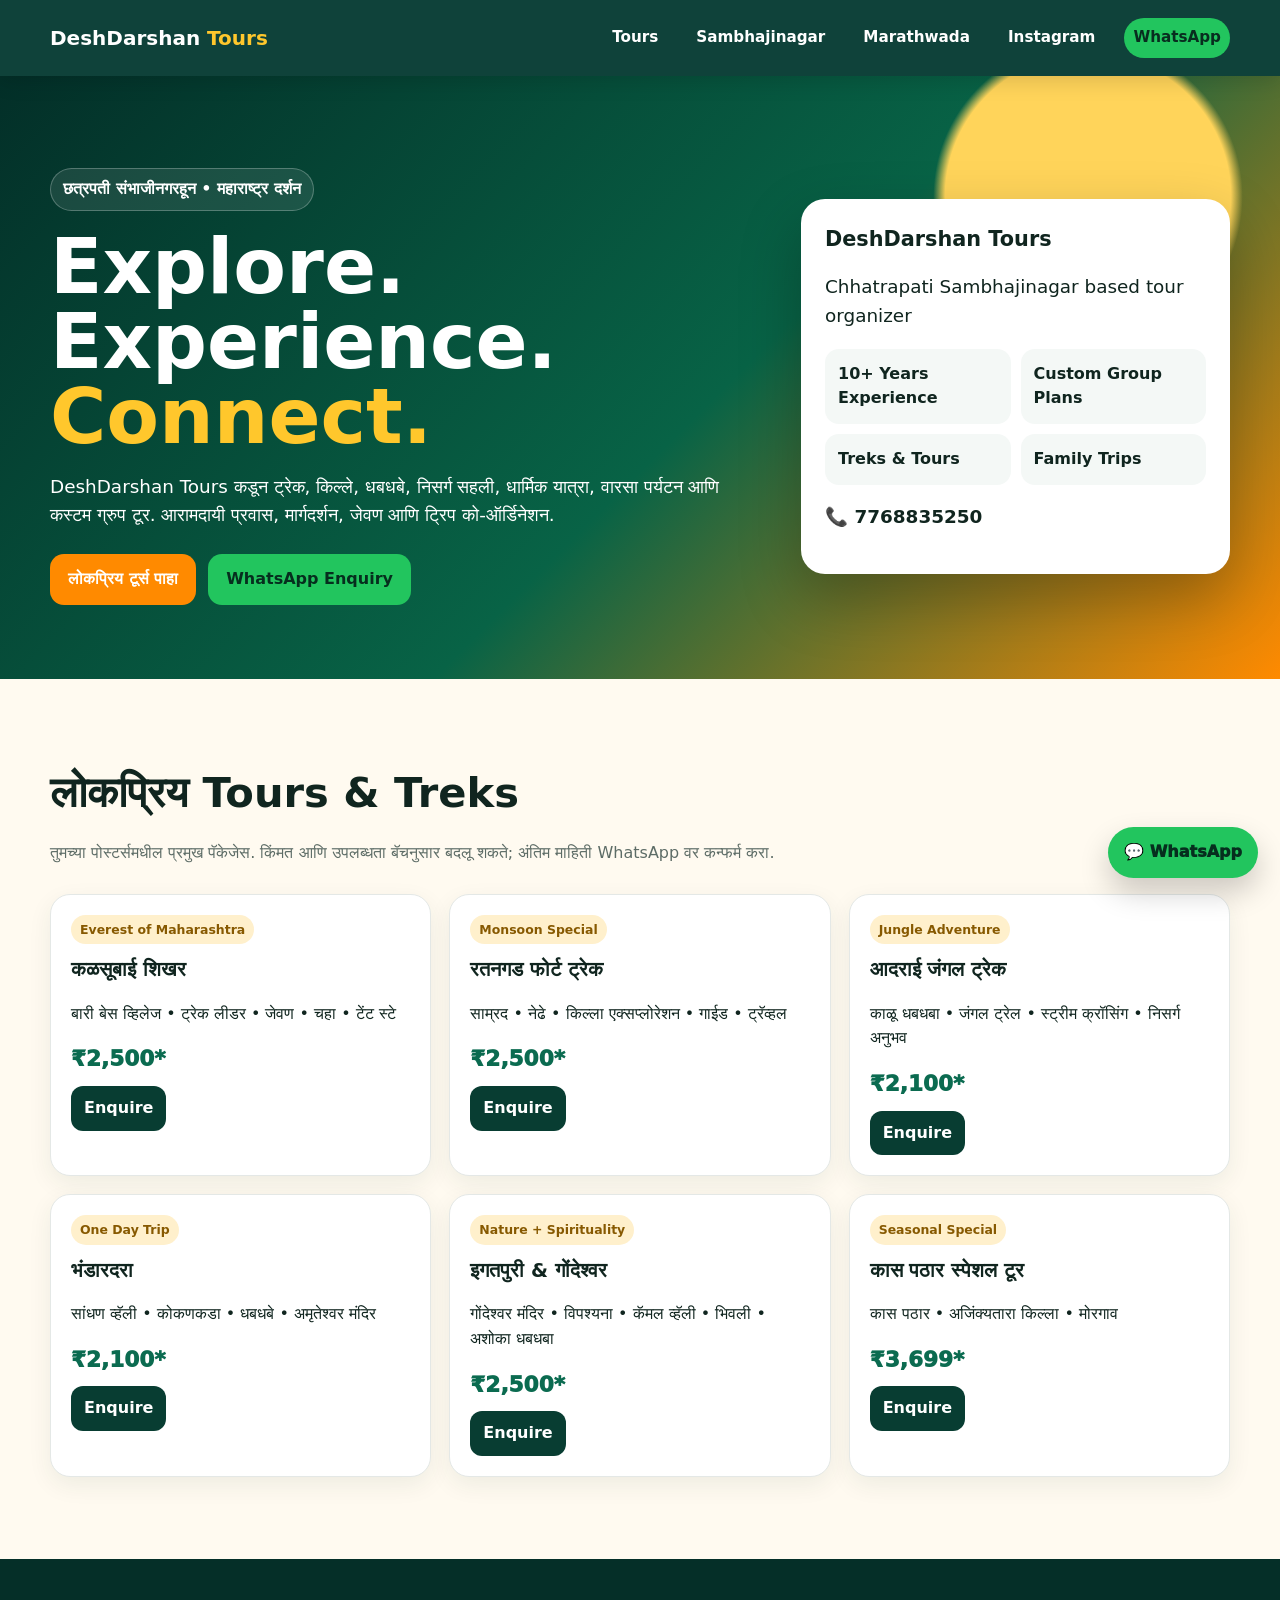
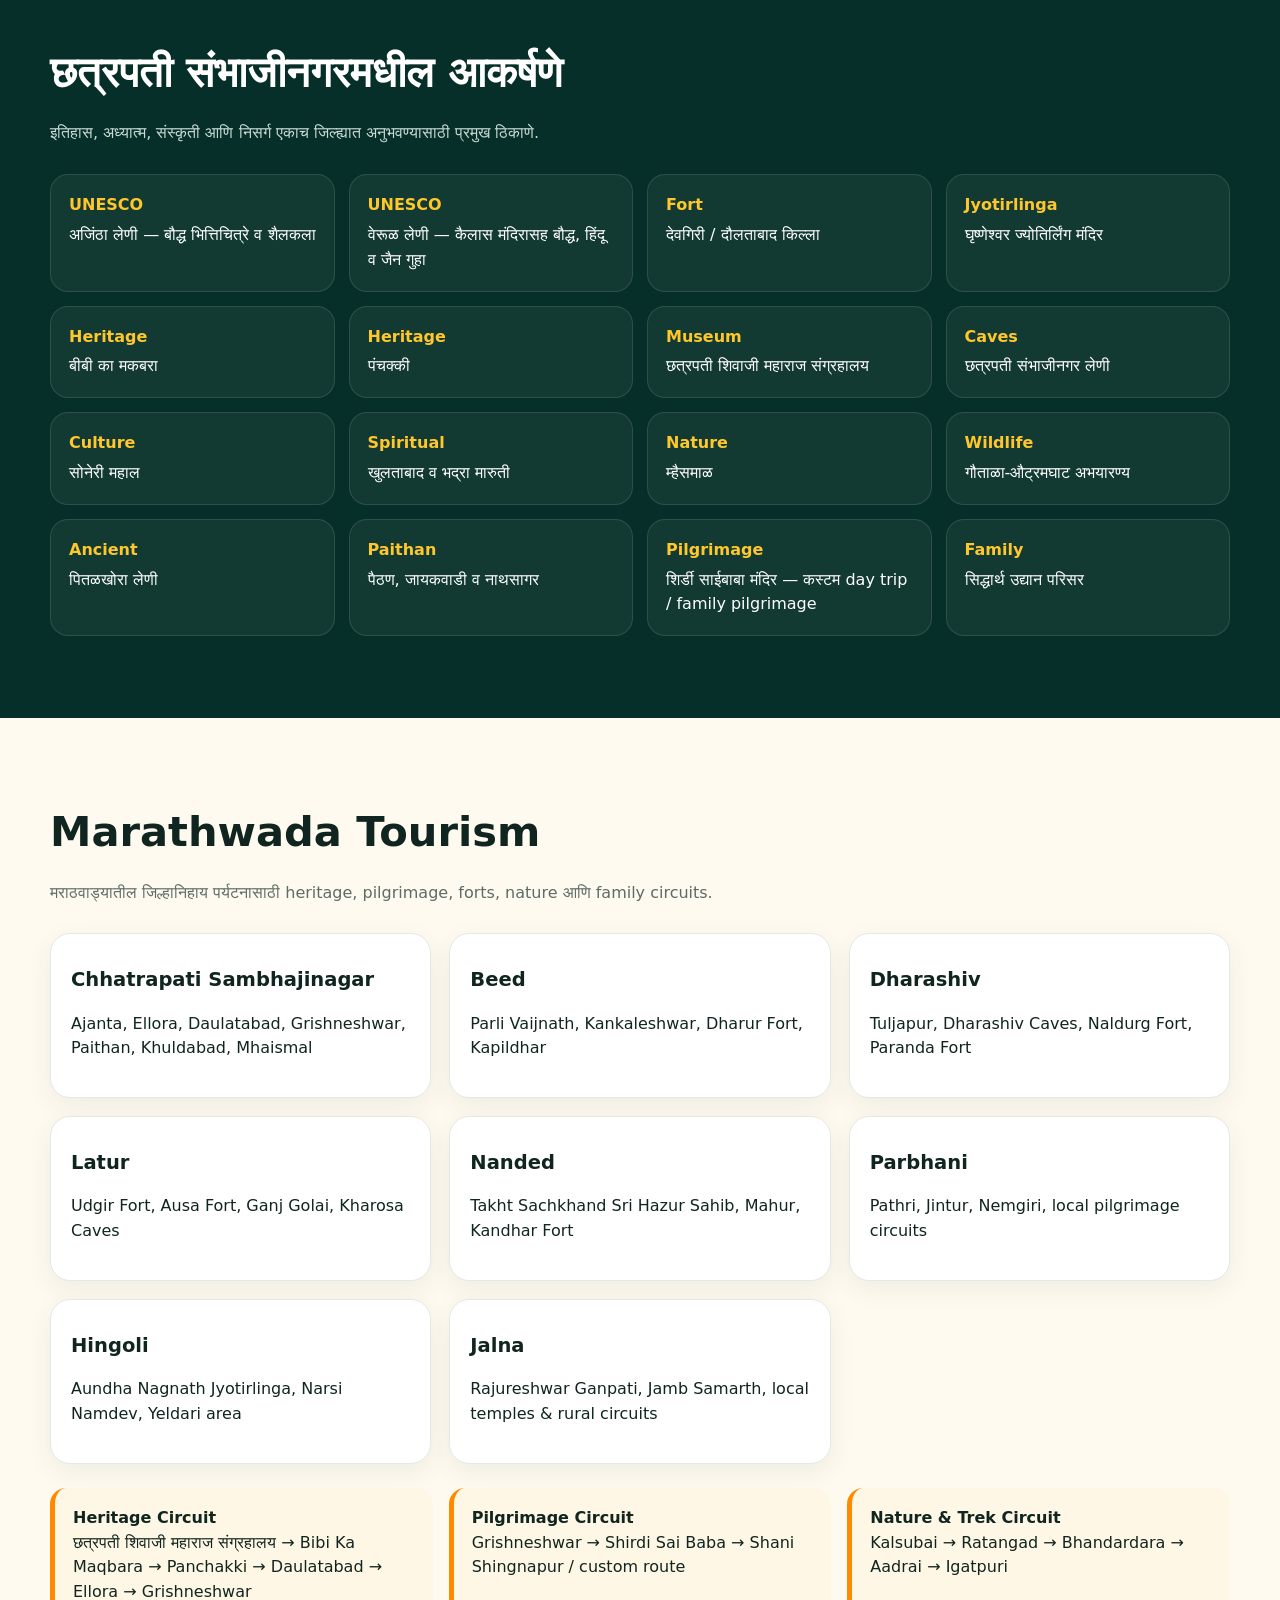
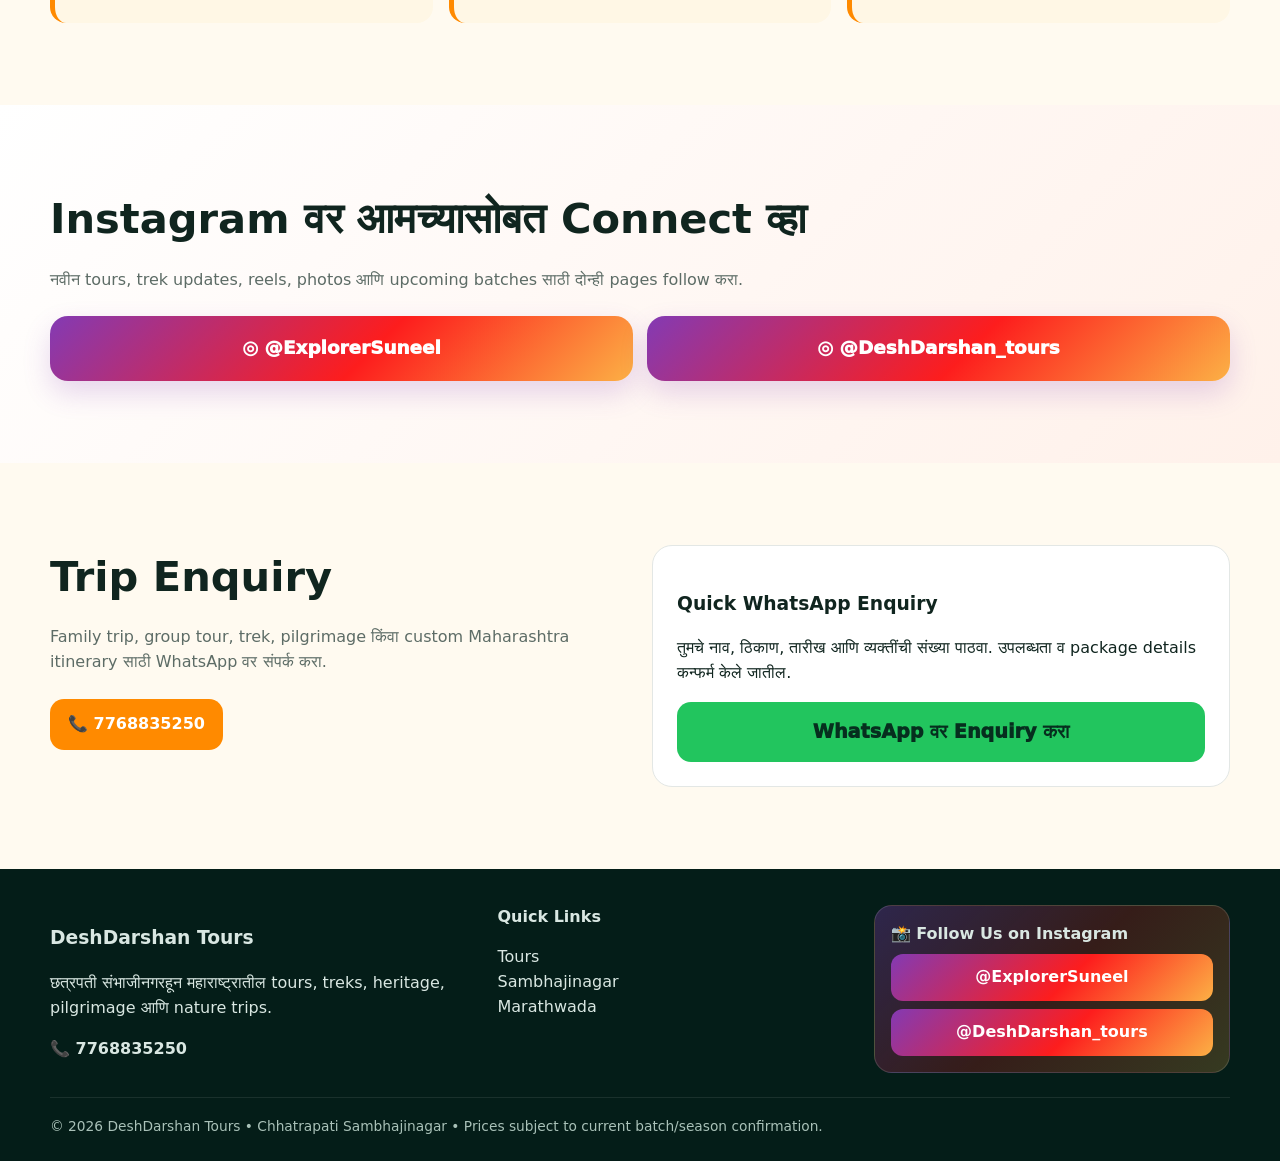
==== desktop/index.html @ 04e94a77 "Add desktop DeshDarshan Tours site" ====
<!doctype html>
<html lang="mr">
<head>
<meta charset="utf-8"><meta name="viewport" content="width=device-width,initial-scale=1">
<title>DeshDarshan Tours | Desktop | Chhatrapati Sambhajinagar</title>
<meta name="theme-color" content="#063b32">
<meta name="description" content="DeshDarshan Tours — Chhatrapati Sambhajinagar मधून महाराष्ट्र, मराठवाडा, ट्रेक, धार्मिक व निसर्ग सहली. WhatsApp 7768835250.">
<style>
:root{--g:#063b32;--g2:#0b6b50;--o:#ff8a00;--y:#ffc72c;--ink:#10251f;--bg:#fffaf0;--card:#fff;--ig1:#833ab4;--ig2:#fd1d1d;--ig3:#fcb045}
*{box-sizing:border-box}html{scroll-behavior:smooth}body{margin:0;font-family:system-ui,-apple-system,"Noto Sans Devanagari","Segoe UI",sans-serif;background:var(--bg);color:var(--ink);line-height:1.55}
a{text-decoration:none;color:inherit}.wrap{width:min(1180px,calc(100% - 56px));margin:auto}
header{position:sticky;top:0;z-index:20;background:rgba(6,59,50,.96);color:white;box-shadow:0 5px 20px #0002}
nav{min-height:76px;display:flex;align-items:center;justify-content:space-between;gap:18px}.brand{font-weight:900;font-size:1.25rem}.brand b{color:var(--y)}.links{display:flex;gap:20px;align-items:center;font-weight:700;font-size:.95rem}.links a{padding:8px 9px;border-radius:999px}.links a:hover{background:#ffffff18}.wa{background:#22c55e;color:#082d1f!important}
.hero{background:radial-gradient(circle at 85% 20%,#ffd45a 0 12%,transparent 13%),linear-gradient(135deg,#032f28,#086346 55%,#ff8a00);color:white;padding:92px 0 74px;overflow:hidden}.heroGrid{display:grid;grid-template-columns:1.25fr .75fr;gap:36px;align-items:center}.eyebrow{display:inline-block;background:#ffffff18;border:1px solid #ffffff40;padding:8px 12px;border-radius:999px;font-weight:800}.hero h1{font-size:clamp(3.2rem,6vw,6rem);line-height:.98;margin:18px 0}.hero h1 span{color:var(--y)}.hero p{font-size:1.15rem;max-width:760px}.buttons{display:flex;flex-wrap:wrap;gap:12px;margin-top:24px}.btn{display:inline-flex;align-items:center;justify-content:center;padding:13px 18px;border-radius:14px;font-weight:900}.btn.orange{background:var(--o);color:white}.btn.green{background:#22c55e;color:#062e1e}.heroCard{background:#fff;color:var(--ink);border-radius:24px;padding:24px;box-shadow:0 25px 60px #0004}.heroCard strong{font-size:1.3rem}.heroCard .stat{display:grid;grid-template-columns:1fr 1fr;gap:10px;margin-top:16px}.stat span{background:#f4f8f6;padding:13px;border-radius:14px;font-weight:800}
section{padding:82px 0}h2{font-size:2.6rem;margin:0 0 10px}.sub{color:#5d6c66;max-width:840px}.grid{display:grid;grid-template-columns:repeat(3,1fr);gap:18px;margin-top:28px}.card{background:var(--card);border:1px solid #e4e8e6;border-radius:20px;padding:20px;box-shadow:0 8px 24px #11332612}.card .tag{display:inline-block;background:#fff0cc;color:#875900;padding:5px 9px;border-radius:999px;font-weight:900;font-size:.78rem}.card h3{margin:11px 0 7px;font-size:1.22rem}.price{font-size:1.35rem;font-weight:1000;color:#0b6b50}.enq{display:inline-block;margin-top:10px;background:#083d32;color:white;padding:10px 13px;border-radius:12px;font-weight:800}
.dark{background:#052f28;color:white}.dark .sub{color:#c8dbd4}.places{display:grid;grid-template-columns:repeat(4,1fr);gap:14px;margin-top:28px}.place{padding:18px;border-radius:18px;background:#ffffff0e;border:1px solid #ffffff1d}.place b{color:var(--y);display:block;margin-bottom:5px}
.circuits{display:grid;grid-template-columns:repeat(3,1fr);gap:16px;margin-top:24px}.circuit{background:#fff7e5;border-left:5px solid var(--o);padding:18px;border-radius:16px}
.social{background:linear-gradient(135deg,#fff,#fff1ea)}.igbox{margin-top:24px;display:grid;grid-template-columns:1fr 1fr;gap:14px}.ig{display:flex;align-items:center;justify-content:center;gap:10px;color:white;font-weight:1000;padding:18px;border-radius:18px;background:linear-gradient(135deg,var(--ig1),var(--ig2) 55%,var(--ig3));box-shadow:0 12px 28px #833ab433;font-size:1.15rem}
.contactGrid{display:grid;grid-template-columns:1fr 1fr;gap:24px;align-items:start}.contactBox{background:white;padding:24px;border-radius:20px;border:1px solid #e3e7e5}.contactBox a.big{display:block;background:#22c55e;color:#062e1e;font-size:1.2rem;font-weight:1000;text-align:center;padding:15px;border-radius:14px;margin-top:12px}
footer{background:#041d18;color:#d9e7e2;padding:36px 0 24px}.footerGrid{display:grid;grid-template-columns:1.2fr 1fr 1fr;gap:20px}.footerIg{background:linear-gradient(135deg,#833ab455,#fd1d1d33,#fcb04533);border:1px solid #ffffff22;padding:16px;border-radius:18px}.footerIg a{display:block;background:linear-gradient(135deg,var(--ig1),var(--ig2) 55%,var(--ig3));color:white;font-weight:900;padding:11px 12px;border-radius:12px;margin-top:8px;text-align:center}.small{font-size:.86rem;color:#a9c1b8;margin-top:24px;border-top:1px solid #ffffff16;padding-top:18px}
.float{position:fixed;right:22px;bottom:22px;background:#22c55e;color:#062e1e;padding:13px 16px;border-radius:999px;font-weight:1000;box-shadow:0 14px 30px #0003;z-index:30}

@media(max-width:900px){.heroGrid,.contactGrid{grid-template-columns:1fr}.places{grid-template-columns:repeat(2,1fr)}}
@media(max-width:620px){.wrap{width:min(100% - 22px,1180px)}.places{grid-template-columns:1fr}.footerGrid{grid-template-columns:1fr}}
</style>
</head>
<body>
<header><nav class="wrap"><a class="brand" href="#top">DeshDarshan <b>Tours</b></a><div class="links"><a href="#tours">Tours</a><a href="#sambhajinagar">Sambhajinagar</a><a href="#marathwada">Marathwada</a><a href="#social">Instagram</a><a class="wa" href="https://wa.me/917768835250?text=Namaskar%20DeshDarshan%20Tours%2C%20mala%20tour%20enquiry%20karaychi%20aahe." target="_blank">WhatsApp</a></div></nav></header>
<main id="top">
<section class="hero"><div class="wrap heroGrid"><div><span class="eyebrow">छत्रपती संभाजीनगरहून • महाराष्ट्र दर्शन</span><h1>Explore. Experience. <span>Connect.</span></h1><p>DeshDarshan Tours कडून ट्रेक, किल्ले, धबधबे, निसर्ग सहली, धार्मिक यात्रा, वारसा पर्यटन आणि कस्टम ग्रुप टूर. आरामदायी प्रवास, मार्गदर्शन, जेवण आणि ट्रिप को-ऑर्डिनेशन.</p><div class="buttons"><a class="btn orange" href="#tours">लोकप्रिय टूर्स पाहा</a><a class="btn green" href="https://wa.me/917768835250?text=Namaskar%20DeshDarshan%20Tours%2C%20mala%20tour%20enquiry%20karaychi%20aahe." target="_blank">WhatsApp Enquiry</a></div></div><aside class="heroCard"><strong>DeshDarshan Tours</strong><p>Chhatrapati Sambhajinagar based tour organizer</p><div class="stat"><span>10+ Years Experience</span><span>Custom Group Plans</span><span>Treks & Tours</span><span>Family Trips</span></div><p><b>📞 7768835250</b></p></aside></div></section>
<section id="tours"><div class="wrap"><h2>लोकप्रिय Tours & Treks</h2><p class="sub">तुमच्या पोस्टर्समधील प्रमुख पॅकेजेस. किंमत आणि उपलब्धता बॅचनुसार बदलू शकते; अंतिम माहिती WhatsApp वर कन्फर्म करा.</p><div class="grid">
<article class="card"><span class="tag">Everest of Maharashtra</span><h3>कळसूबाई शिखर</h3><p>बारी बेस व्हिलेज • ट्रेक लीडर • जेवण • चहा • टेंट स्टे</p><div class="price">₹2,500*</div><a class="enq" target="_blank" href="https://wa.me/917768835250?text=Namaskar%20DeshDarshan%20Tours%2C%20mala%20%E0%A4%95%E0%A4%B3%E0%A4%B8%E0%A5%82%E0%A4%AC%E0%A4%BE%E0%A4%88%20%E0%A4%B6%E0%A4%BF%E0%A4%96%E0%A4%B0%20baddal%20mahiti%20havi%20aahe.">Enquire</a></article><article class="card"><span class="tag">Monsoon Special</span><h3>रतनगड फोर्ट ट्रेक</h3><p>साम्रद • नेढे • किल्ला एक्सप्लोरेशन • गाईड • ट्रॅव्हल</p><div class="price">₹2,500*</div><a class="enq" target="_blank" href="https://wa.me/917768835250?text=Namaskar%20DeshDarshan%20Tours%2C%20mala%20%E0%A4%B0%E0%A4%A4%E0%A4%A8%E0%A4%97%E0%A4%A1%20%E0%A4%AB%E0%A5%8B%E0%A4%B0%E0%A5%8D%E0%A4%9F%20%E0%A4%9F%E0%A5%8D%E0%A4%B0%E0%A5%87%E0%A4%95%20baddal%20mahiti%20havi%20aahe.">Enquire</a></article><article class="card"><span class="tag">Jungle Adventure</span><h3>आदराई जंगल ट्रेक</h3><p>काळू धबधबा • जंगल ट्रेल • स्ट्रीम क्रॉसिंग • निसर्ग अनुभव</p><div class="price">₹2,100*</div><a class="enq" target="_blank" href="https://wa.me/917768835250?text=Namaskar%20DeshDarshan%20Tours%2C%20mala%20%E0%A4%86%E0%A4%A6%E0%A4%B0%E0%A4%BE%E0%A4%88%20%E0%A4%9C%E0%A4%82%E0%A4%97%E0%A4%B2%20%E0%A4%9F%E0%A5%8D%E0%A4%B0%E0%A5%87%E0%A4%95%20baddal%20mahiti%20havi%20aahe.">Enquire</a></article><article class="card"><span class="tag">One Day Trip</span><h3>भंडारदरा</h3><p>सांधण व्हॅली • कोकणकडा • धबधबे • अमृतेश्वर मंदिर</p><div class="price">₹2,100*</div><a class="enq" target="_blank" href="https://wa.me/917768835250?text=Namaskar%20DeshDarshan%20Tours%2C%20mala%20%E0%A4%AD%E0%A4%82%E0%A4%A1%E0%A4%BE%E0%A4%B0%E0%A4%A6%E0%A4%B0%E0%A4%BE%20baddal%20mahiti%20havi%20aahe.">Enquire</a></article><article class="card"><span class="tag">Nature + Spirituality</span><h3>इगतपुरी & गोंदेश्वर</h3><p>गोंदेश्वर मंदिर • विपश्यना • कॅमल व्हॅली • भिवली • अशोका धबधबा</p><div class="price">₹2,500*</div><a class="enq" target="_blank" href="https://wa.me/917768835250?text=Namaskar%20DeshDarshan%20Tours%2C%20mala%20%E0%A4%87%E0%A4%97%E0%A4%A4%E0%A4%AA%E0%A5%81%E0%A4%B0%E0%A5%80%20%26%20%E0%A4%97%E0%A5%8B%E0%A4%82%E0%A4%A6%E0%A5%87%E0%A4%B6%E0%A5%8D%E0%A4%B5%E0%A4%B0%20baddal%20mahiti%20havi%20aahe.">Enquire</a></article><article class="card"><span class="tag">Seasonal Special</span><h3>कास पठार स्पेशल टूर</h3><p>कास पठार • अजिंक्यतारा किल्ला • मोरगाव</p><div class="price">₹3,699*</div><a class="enq" target="_blank" href="https://wa.me/917768835250?text=Namaskar%20DeshDarshan%20Tours%2C%20mala%20%E0%A4%95%E0%A4%BE%E0%A4%B8%20%E0%A4%AA%E0%A4%A0%E0%A4%BE%E0%A4%B0%20%E0%A4%B8%E0%A5%8D%E0%A4%AA%E0%A5%87%E0%A4%B6%E0%A4%B2%20%E0%A4%9F%E0%A5%82%E0%A4%B0%20baddal%20mahiti%20havi%20aahe.">Enquire</a></article>
</div></div></section>
<section class="dark" id="sambhajinagar"><div class="wrap"><h2>छत्रपती संभाजीनगरमधील आकर्षणे</h2><p class="sub">इतिहास, अध्यात्म, संस्कृती आणि निसर्ग एकाच जिल्ह्यात अनुभवण्यासाठी प्रमुख ठिकाणे.</p><div class="places">
<div class="place"><b>UNESCO</b>अजिंठा लेणी — बौद्ध भित्तिचित्रे व शैलकला</div><div class="place"><b>UNESCO</b>वेरूळ लेणी — कैलास मंदिरासह बौद्ध, हिंदू व जैन गुहा</div><div class="place"><b>Fort</b>देवगिरी / दौलताबाद किल्ला</div><div class="place"><b>Jyotirlinga</b>घृष्णेश्वर ज्योतिर्लिंग मंदिर</div><div class="place"><b>Heritage</b>बीबी का मकबरा</div><div class="place"><b>Heritage</b>पंचक्की</div><div class="place"><b>Museum</b>छत्रपती शिवाजी महाराज संग्रहालय</div><div class="place"><b>Caves</b>छत्रपती संभाजीनगर लेणी</div><div class="place"><b>Culture</b>सोनेरी महाल</div><div class="place"><b>Spiritual</b>खुलताबाद व भद्रा मारुती</div><div class="place"><b>Nature</b>म्हैसमाळ</div><div class="place"><b>Wildlife</b>गौताळा-औट्रमघाट अभयारण्य</div><div class="place"><b>Ancient</b>पितळखोरा लेणी</div><div class="place"><b>Paithan</b>पैठण, जायकवाडी व नाथसागर</div><div class="place"><b>Pilgrimage</b>शिर्डी साईबाबा मंदिर — कस्टम day trip / family pilgrimage</div><div class="place"><b>Family</b>सिद्धार्थ उद्यान परिसर</div>
</div></div></section>
<section id="marathwada"><div class="wrap"><h2>Marathwada Tourism</h2><p class="sub">मराठवाड्यातील जिल्हानिहाय पर्यटनासाठी heritage, pilgrimage, forts, nature आणि family circuits.</p><div class="grid">
<article class="card"><h3>Chhatrapati Sambhajinagar</h3><p>Ajanta, Ellora, Daulatabad, Grishneshwar, Paithan, Khuldabad, Mhaismal</p></article><article class="card"><h3>Beed</h3><p>Parli Vaijnath, Kankaleshwar, Dharur Fort, Kapildhar</p></article><article class="card"><h3>Dharashiv</h3><p>Tuljapur, Dharashiv Caves, Naldurg Fort, Paranda Fort</p></article><article class="card"><h3>Latur</h3><p>Udgir Fort, Ausa Fort, Ganj Golai, Kharosa Caves</p></article><article class="card"><h3>Nanded</h3><p>Takht Sachkhand Sri Hazur Sahib, Mahur, Kandhar Fort</p></article><article class="card"><h3>Parbhani</h3><p>Pathri, Jintur, Nemgiri, local pilgrimage circuits</p></article><article class="card"><h3>Hingoli</h3><p>Aundha Nagnath Jyotirlinga, Narsi Namdev, Yeldari area</p></article><article class="card"><h3>Jalna</h3><p>Rajureshwar Ganpati, Jamb Samarth, local temples & rural circuits</p></article>
</div><div class="circuits"><div class="circuit"><b>Heritage Circuit</b><br>छत्रपती शिवाजी महाराज संग्रहालय → Bibi Ka Maqbara → Panchakki → Daulatabad → Ellora → Grishneshwar</div><div class="circuit"><b>Pilgrimage Circuit</b><br>Grishneshwar → Shirdi Sai Baba → Shani Shingnapur / custom route</div><div class="circuit"><b>Nature & Trek Circuit</b><br>Kalsubai → Ratangad → Bhandardara → Aadrai → Igatpuri</div></div></div></section>
<section class="social" id="social"><div class="wrap"><h2>Instagram वर आमच्यासोबत Connect व्हा</h2><p class="sub">नवीन tours, trek updates, reels, photos आणि upcoming batches साठी दोन्ही pages follow करा.</p><div class="igbox"><a class="ig" href="https://www.instagram.com/ExplorerSuneel/" target="_blank">◎ @ExplorerSuneel</a><a class="ig" href="https://www.instagram.com/DeshDarshan_tours/" target="_blank">◎ @DeshDarshan_tours</a></div></div></section>
<section id="contact"><div class="wrap contactGrid"><div><h2>Trip Enquiry</h2><p class="sub">Family trip, group tour, trek, pilgrimage किंवा custom Maharashtra itinerary साठी WhatsApp वर संपर्क करा.</p><div class="buttons"><a class="btn orange" href="tel:+917768835250">📞 7768835250</a></div></div><div class="contactBox"><h3>Quick WhatsApp Enquiry</h3><p>तुमचे नाव, ठिकाण, तारीख आणि व्यक्तींची संख्या पाठवा. उपलब्धता व package details कन्फर्म केले जातील.</p><a class="big" href="https://wa.me/917768835250?text=Namaskar%20DeshDarshan%20Tours%2C%0AName%3A%20%0ATour%2FPlace%3A%20%0ADate%3A%20%0APeople%3A%20" target="_blank">WhatsApp वर Enquiry करा</a></div></div></section>
</main>
<footer><div class="wrap footerGrid"><div><h3>DeshDarshan Tours</h3><p>छत्रपती संभाजीनगरहून महाराष्ट्रातील tours, treks, heritage, pilgrimage आणि nature trips.</p><b>📞 7768835250</b></div><div><b>Quick Links</b><p><a href="#tours">Tours</a><br><a href="#sambhajinagar">Sambhajinagar</a><br><a href="#marathwada">Marathwada</a></p></div><div class="footerIg"><b>📸 Follow Us on Instagram</b><a href="https://www.instagram.com/ExplorerSuneel/" target="_blank">@ExplorerSuneel</a><a href="https://www.instagram.com/DeshDarshan_tours/" target="_blank">@DeshDarshan_tours</a></div></div><div class="wrap small">© 2026 DeshDarshan Tours • Chhatrapati Sambhajinagar • Prices subject to current batch/season confirmation.</div></footer>
<a class="float" href="https://wa.me/917768835250?text=Namaskar%20DeshDarshan%20Tours%2C%20mala%20tour%20enquiry%20karaychi%20aahe." target="_blank">💬 WhatsApp</a>
</body></html>
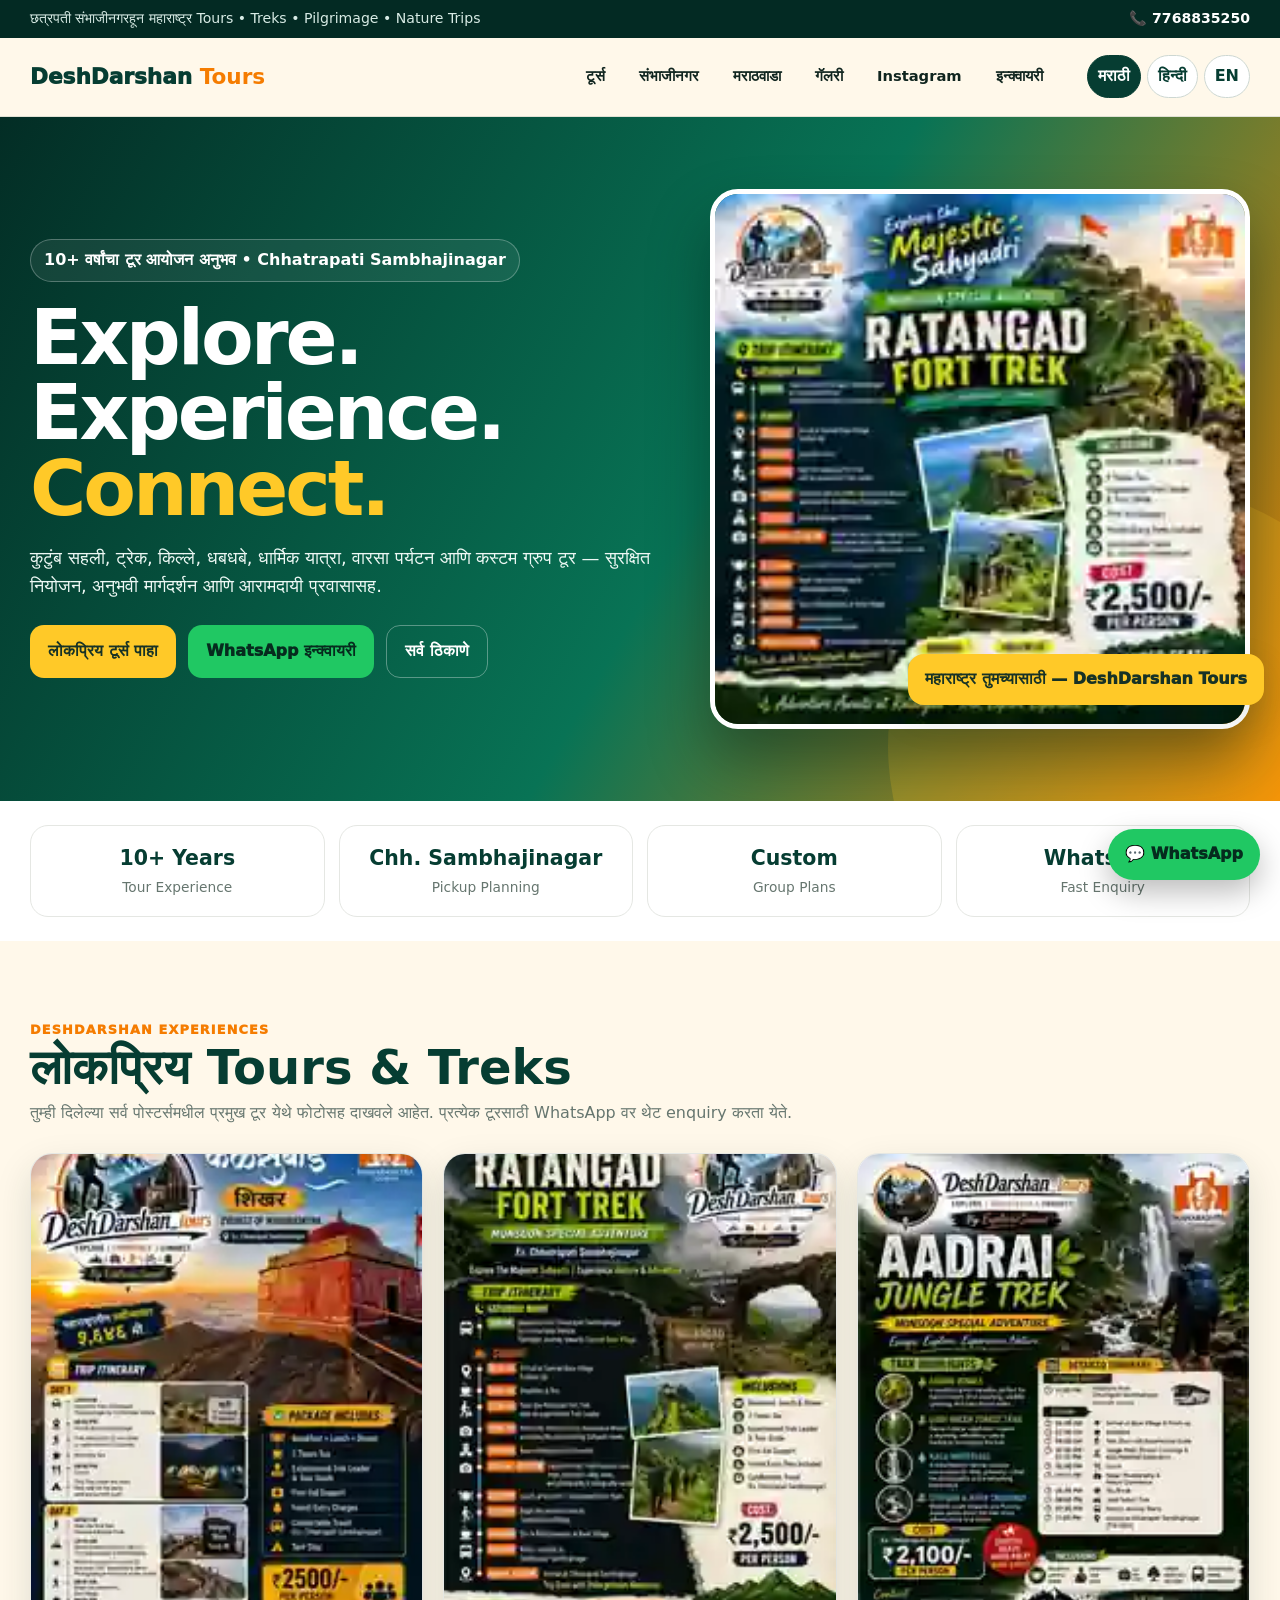
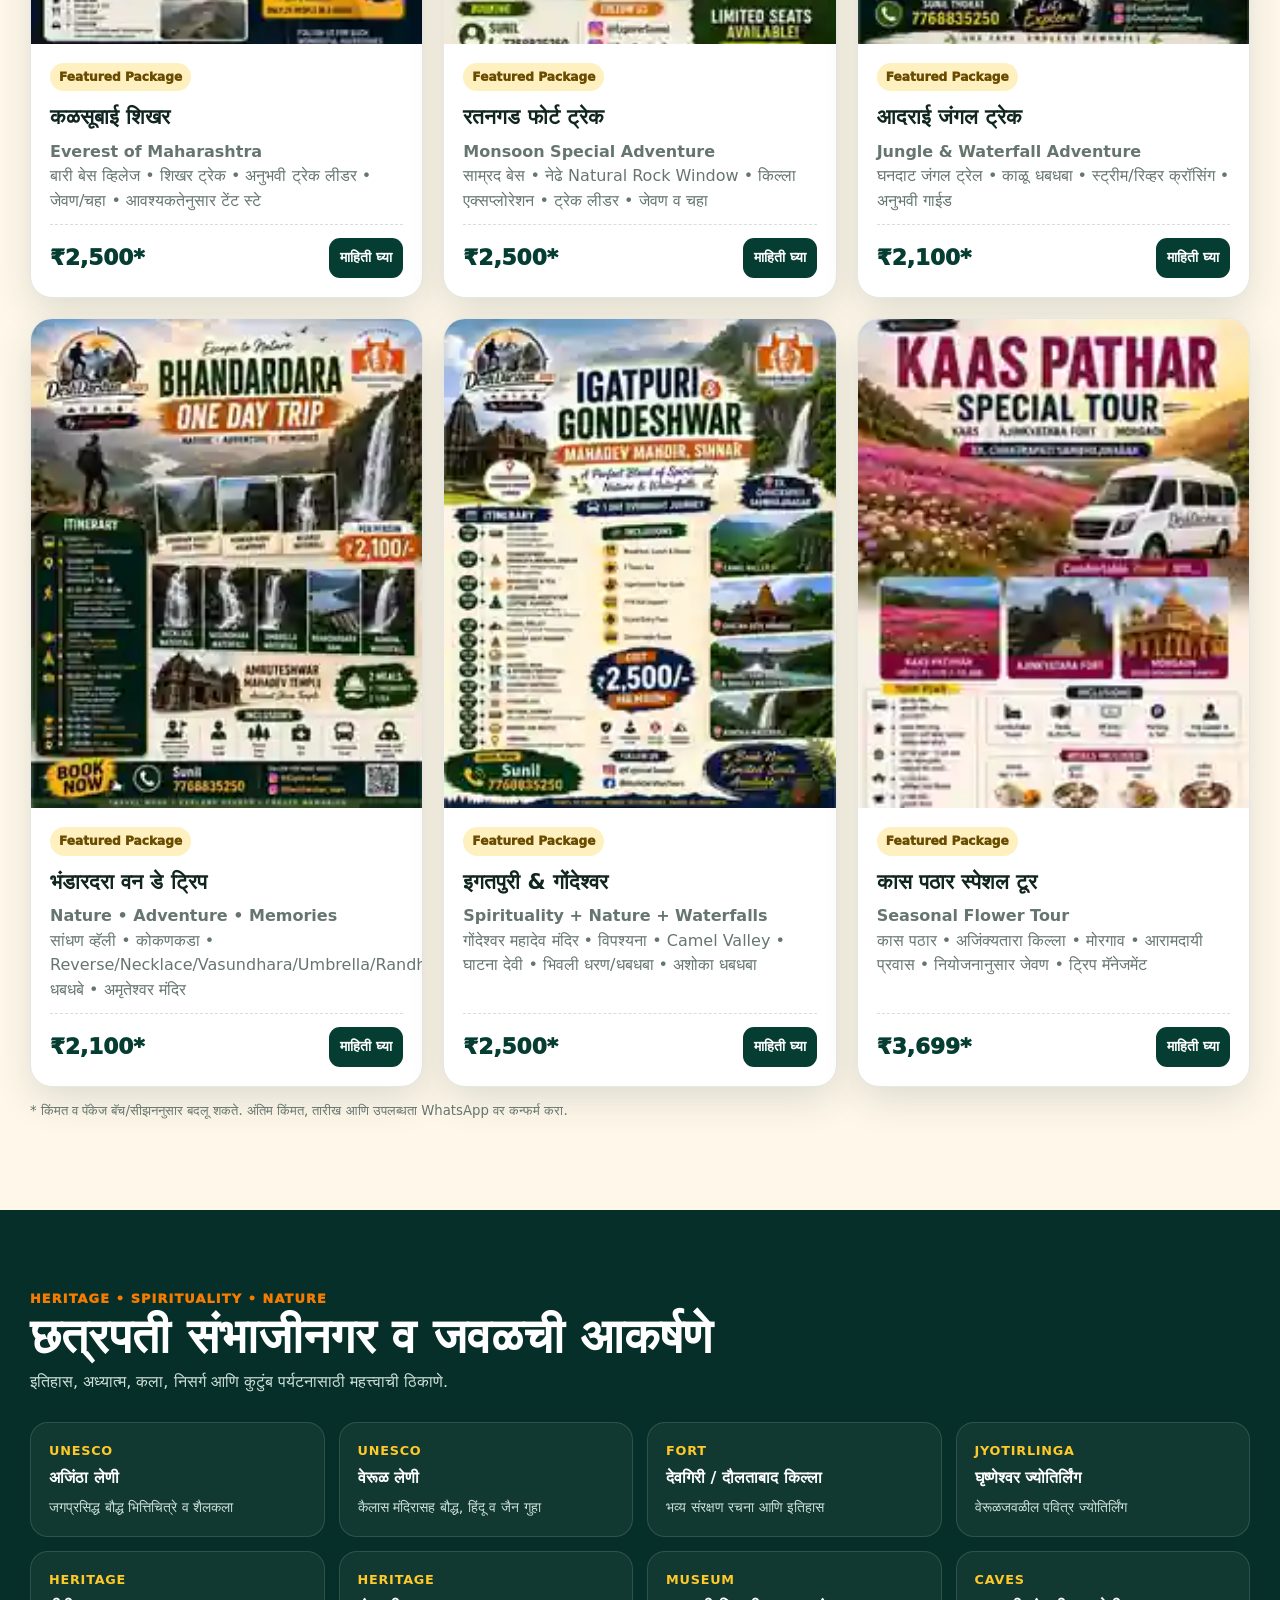
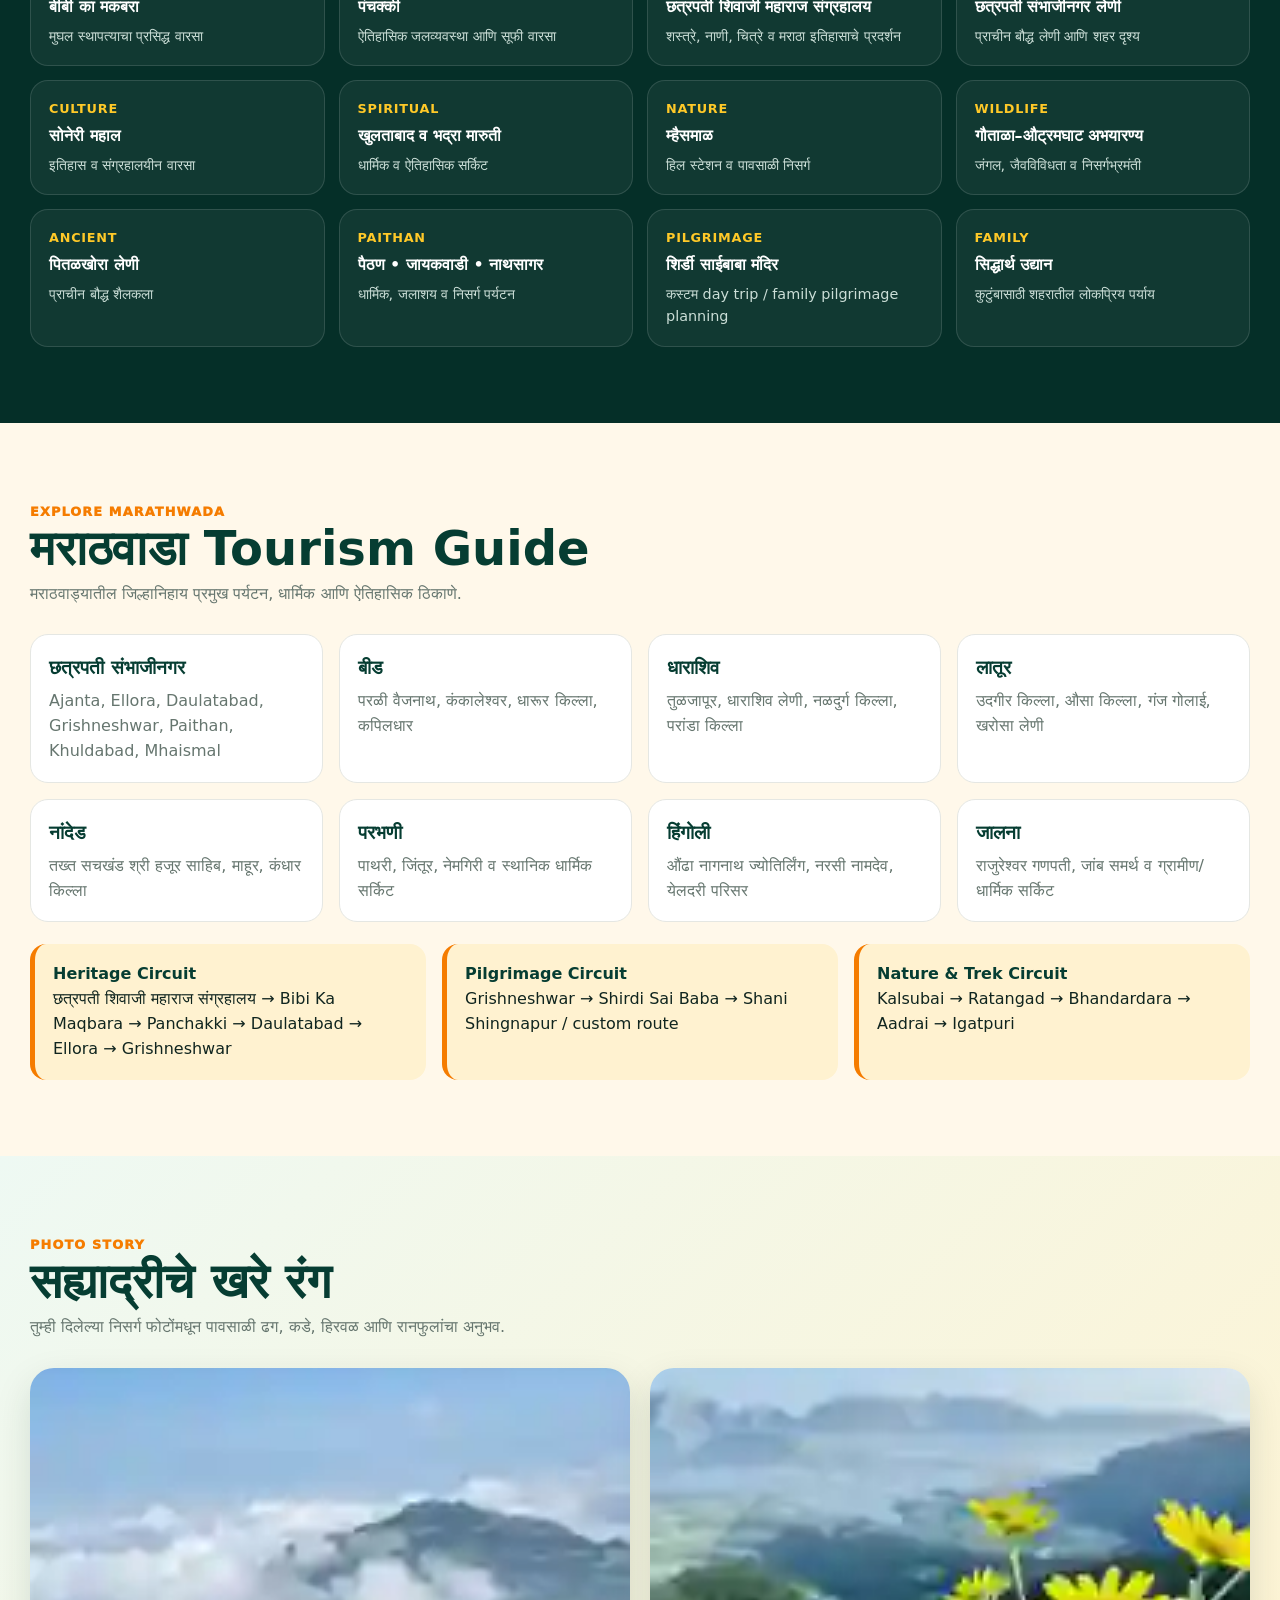
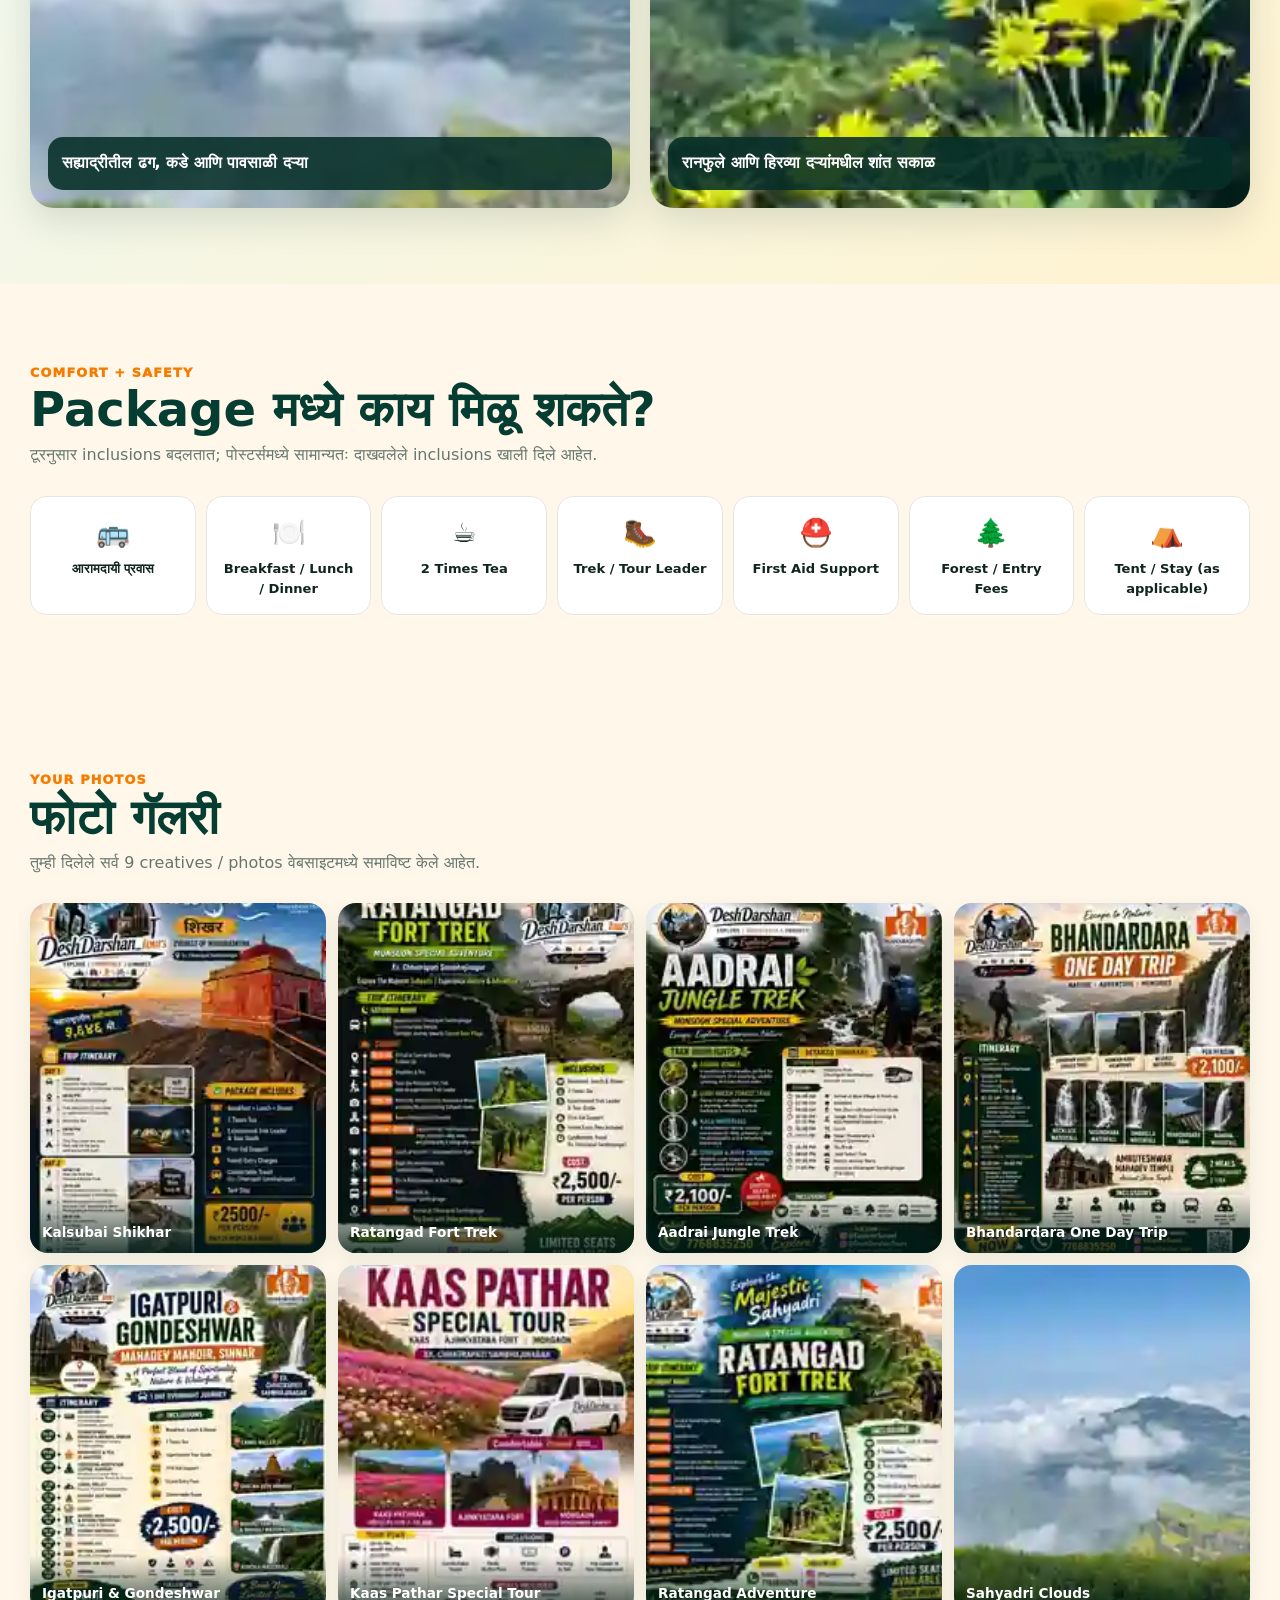
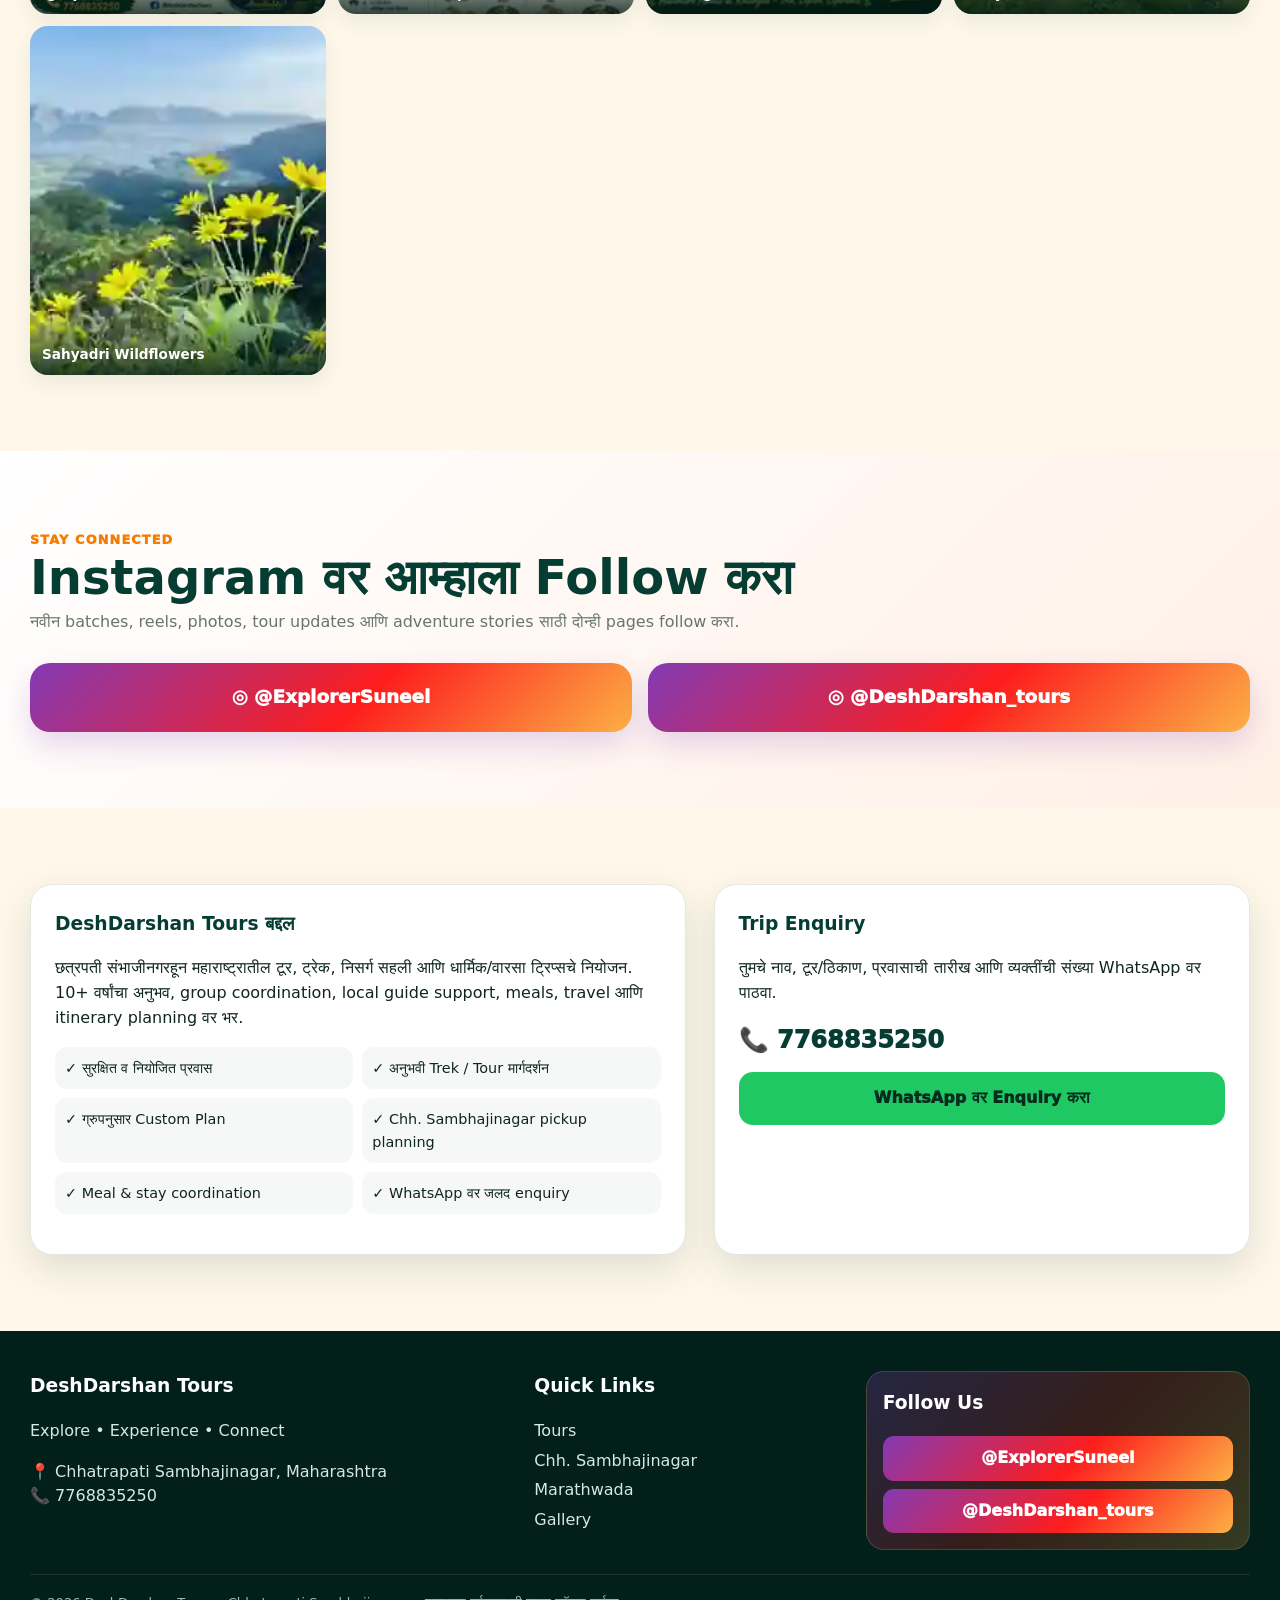
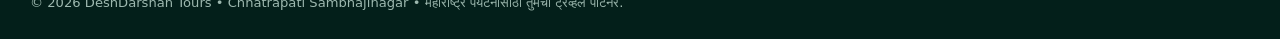
==== commit e461aad6: "Add all tour photos and Marathi Hindi English website" ====
--- a/desktop/index.html
+++ b/desktop/index.html
@@ -1,45 +1,22 @@
-<!doctype html>
-<html lang="mr">
-<head>
-<meta charset="utf-8"><meta name="viewport" content="width=device-width,initial-scale=1">
-<title>DeshDarshan Tours | Desktop | Chhatrapati Sambhajinagar</title>
-<meta name="theme-color" content="#063b32">
-<meta name="description" content="DeshDarshan Tours — Chhatrapati Sambhajinagar मधून महाराष्ट्र, मराठवाडा, ट्रेक, धार्मिक व निसर्ग सहली. WhatsApp 7768835250.">
-<style>
-:root{--g:#063b32;--g2:#0b6b50;--o:#ff8a00;--y:#ffc72c;--ink:#10251f;--bg:#fffaf0;--card:#fff;--ig1:#833ab4;--ig2:#fd1d1d;--ig3:#fcb045}
-*{box-sizing:border-box}html{scroll-behavior:smooth}body{margin:0;font-family:system-ui,-apple-system,"Noto Sans Devanagari","Segoe UI",sans-serif;background:var(--bg);color:var(--ink);line-height:1.55}
-a{text-decoration:none;color:inherit}.wrap{width:min(1180px,calc(100% - 56px));margin:auto}
-header{position:sticky;top:0;z-index:20;background:rgba(6,59,50,.96);color:white;box-shadow:0 5px 20px #0002}
-nav{min-height:76px;display:flex;align-items:center;justify-content:space-between;gap:18px}.brand{font-weight:900;font-size:1.25rem}.brand b{color:var(--y)}.links{display:flex;gap:20px;align-items:center;font-weight:700;font-size:.95rem}.links a{padding:8px 9px;border-radius:999px}.links a:hover{background:#ffffff18}.wa{background:#22c55e;color:#082d1f!important}
-.hero{background:radial-gradient(circle at 85% 20%,#ffd45a 0 12%,transparent 13%),linear-gradient(135deg,#032f28,#086346 55%,#ff8a00);color:white;padding:92px 0 74px;overflow:hidden}.heroGrid{display:grid;grid-template-columns:1.25fr .75fr;gap:36px;align-items:center}.eyebrow{display:inline-block;background:#ffffff18;border:1px solid #ffffff40;padding:8px 12px;border-radius:999px;font-weight:800}.hero h1{font-size:clamp(3.2rem,6vw,6rem);line-height:.98;margin:18px 0}.hero h1 span{color:var(--y)}.hero p{font-size:1.15rem;max-width:760px}.buttons{display:flex;flex-wrap:wrap;gap:12px;margin-top:24px}.btn{display:inline-flex;align-items:center;justify-content:center;padding:13px 18px;border-radius:14px;font-weight:900}.btn.orange{background:var(--o);color:white}.btn.green{background:#22c55e;color:#062e1e}.heroCard{background:#fff;color:var(--ink);border-radius:24px;padding:24px;box-shadow:0 25px 60px #0004}.heroCard strong{font-size:1.3rem}.heroCard .stat{display:grid;grid-template-columns:1fr 1fr;gap:10px;margin-top:16px}.stat span{background:#f4f8f6;padding:13px;border-radius:14px;font-weight:800}
-section{padding:82px 0}h2{font-size:2.6rem;margin:0 0 10px}.sub{color:#5d6c66;max-width:840px}.grid{display:grid;grid-template-columns:repeat(3,1fr);gap:18px;margin-top:28px}.card{background:var(--card);border:1px solid #e4e8e6;border-radius:20px;padding:20px;box-shadow:0 8px 24px #11332612}.card .tag{display:inline-block;background:#fff0cc;color:#875900;padding:5px 9px;border-radius:999px;font-weight:900;font-size:.78rem}.card h3{margin:11px 0 7px;font-size:1.22rem}.price{font-size:1.35rem;font-weight:1000;color:#0b6b50}.enq{display:inline-block;margin-top:10px;background:#083d32;color:white;padding:10px 13px;border-radius:12px;font-weight:800}
-.dark{background:#052f28;color:white}.dark .sub{color:#c8dbd4}.places{display:grid;grid-template-columns:repeat(4,1fr);gap:14px;margin-top:28px}.place{padding:18px;border-radius:18px;background:#ffffff0e;border:1px solid #ffffff1d}.place b{color:var(--y);display:block;margin-bottom:5px}
-.circuits{display:grid;grid-template-columns:repeat(3,1fr);gap:16px;margin-top:24px}.circuit{background:#fff7e5;border-left:5px solid var(--o);padding:18px;border-radius:16px}
-.social{background:linear-gradient(135deg,#fff,#fff1ea)}.igbox{margin-top:24px;display:grid;grid-template-columns:1fr 1fr;gap:14px}.ig{display:flex;align-items:center;justify-content:center;gap:10px;color:white;font-weight:1000;padding:18px;border-radius:18px;background:linear-gradient(135deg,var(--ig1),var(--ig2) 55%,var(--ig3));box-shadow:0 12px 28px #833ab433;font-size:1.15rem}
-.contactGrid{display:grid;grid-template-columns:1fr 1fr;gap:24px;align-items:start}.contactBox{background:white;padding:24px;border-radius:20px;border:1px solid #e3e7e5}.contactBox a.big{display:block;background:#22c55e;color:#062e1e;font-size:1.2rem;font-weight:1000;text-align:center;padding:15px;border-radius:14px;margin-top:12px}
-footer{background:#041d18;color:#d9e7e2;padding:36px 0 24px}.footerGrid{display:grid;grid-template-columns:1.2fr 1fr 1fr;gap:20px}.footerIg{background:linear-gradient(135deg,#833ab455,#fd1d1d33,#fcb04533);border:1px solid #ffffff22;padding:16px;border-radius:18px}.footerIg a{display:block;background:linear-gradient(135deg,var(--ig1),var(--ig2) 55%,var(--ig3));color:white;font-weight:900;padding:11px 12px;border-radius:12px;margin-top:8px;text-align:center}.small{font-size:.86rem;color:#a9c1b8;margin-top:24px;border-top:1px solid #ffffff16;padding-top:18px}
-.float{position:fixed;right:22px;bottom:22px;background:#22c55e;color:#062e1e;padding:13px 16px;border-radius:999px;font-weight:1000;box-shadow:0 14px 30px #0003;z-index:30}
-
-@media(max-width:900px){.heroGrid,.contactGrid{grid-template-columns:1fr}.places{grid-template-columns:repeat(2,1fr)}}
-@media(max-width:620px){.wrap{width:min(100% - 22px,1180px)}.places{grid-template-columns:1fr}.footerGrid{grid-template-columns:1fr}}
-</style>
-</head>
-<body>
-<header><nav class="wrap"><a class="brand" href="#top">DeshDarshan <b>Tours</b></a><div class="links"><a href="#tours">Tours</a><a href="#sambhajinagar">Sambhajinagar</a><a href="#marathwada">Marathwada</a><a href="#social">Instagram</a><a class="wa" href="https://wa.me/917768835250?text=Namaskar%20DeshDarshan%20Tours%2C%20mala%20tour%20enquiry%20karaychi%20aahe." target="_blank">WhatsApp</a></div></nav></header>
-<main id="top">
-<section class="hero"><div class="wrap heroGrid"><div><span class="eyebrow">छत्रपती संभाजीनगरहून • महाराष्ट्र दर्शन</span><h1>Explore. Experience. <span>Connect.</span></h1><p>DeshDarshan Tours कडून ट्रेक, किल्ले, धबधबे, निसर्ग सहली, धार्मिक यात्रा, वारसा पर्यटन आणि कस्टम ग्रुप टूर. आरामदायी प्रवास, मार्गदर्शन, जेवण आणि ट्रिप को-ऑर्डिनेशन.</p><div class="buttons"><a class="btn orange" href="#tours">लोकप्रिय टूर्स पाहा</a><a class="btn green" href="https://wa.me/917768835250?text=Namaskar%20DeshDarshan%20Tours%2C%20mala%20tour%20enquiry%20karaychi%20aahe." target="_blank">WhatsApp Enquiry</a></div></div><aside class="heroCard"><strong>DeshDarshan Tours</strong><p>Chhatrapati Sambhajinagar based tour organizer</p><div class="stat"><span>10+ Years Experience</span><span>Custom Group Plans</span><span>Treks & Tours</span><span>Family Trips</span></div><p><b>📞 7768835250</b></p></aside></div></section>
-<section id="tours"><div class="wrap"><h2>लोकप्रिय Tours & Treks</h2><p class="sub">तुमच्या पोस्टर्समधील प्रमुख पॅकेजेस. किंमत आणि उपलब्धता बॅचनुसार बदलू शकते; अंतिम माहिती WhatsApp वर कन्फर्म करा.</p><div class="grid">
-<article class="card"><span class="tag">Everest of Maharashtra</span><h3>कळसूबाई शिखर</h3><p>बारी बेस व्हिलेज • ट्रेक लीडर • जेवण • चहा • टेंट स्टे</p><div class="price">₹2,500*</div><a class="enq" target="_blank" href="https://wa.me/917768835250?text=Namaskar%20DeshDarshan%20Tours%2C%20mala%20%E0%A4%95%E0%A4%B3%E0%A4%B8%E0%A5%82%E0%A4%AC%E0%A4%BE%E0%A4%88%20%E0%A4%B6%E0%A4%BF%E0%A4%96%E0%A4%B0%20baddal%20mahiti%20havi%20aahe.">Enquire</a></article><article class="card"><span class="tag">Monsoon Special</span><h3>रतनगड फोर्ट ट्रेक</h3><p>साम्रद • नेढे • किल्ला एक्सप्लोरेशन • गाईड • ट्रॅव्हल</p><div class="price">₹2,500*</div><a class="enq" target="_blank" href="https://wa.me/917768835250?text=Namaskar%20DeshDarshan%20Tours%2C%20mala%20%E0%A4%B0%E0%A4%A4%E0%A4%A8%E0%A4%97%E0%A4%A1%20%E0%A4%AB%E0%A5%8B%E0%A4%B0%E0%A5%8D%E0%A4%9F%20%E0%A4%9F%E0%A5%8D%E0%A4%B0%E0%A5%87%E0%A4%95%20baddal%20mahiti%20havi%20aahe.">Enquire</a></article><article class="card"><span class="tag">Jungle Adventure</span><h3>आदराई जंगल ट्रेक</h3><p>काळू धबधबा • जंगल ट्रेल • स्ट्रीम क्रॉसिंग • निसर्ग अनुभव</p><div class="price">₹2,100*</div><a class="enq" target="_blank" href="https://wa.me/917768835250?text=Namaskar%20DeshDarshan%20Tours%2C%20mala%20%E0%A4%86%E0%A4%A6%E0%A4%B0%E0%A4%BE%E0%A4%88%20%E0%A4%9C%E0%A4%82%E0%A4%97%E0%A4%B2%20%E0%A4%9F%E0%A5%8D%E0%A4%B0%E0%A5%87%E0%A4%95%20baddal%20mahiti%20havi%20aahe.">Enquire</a></article><article class="card"><span class="tag">One Day Trip</span><h3>भंडारदरा</h3><p>सांधण व्हॅली • कोकणकडा • धबधबे • अमृतेश्वर मंदिर</p><div class="price">₹2,100*</div><a class="enq" target="_blank" href="https://wa.me/917768835250?text=Namaskar%20DeshDarshan%20Tours%2C%20mala%20%E0%A4%AD%E0%A4%82%E0%A4%A1%E0%A4%BE%E0%A4%B0%E0%A4%A6%E0%A4%B0%E0%A4%BE%20baddal%20mahiti%20havi%20aahe.">Enquire</a></article><article class="card"><span class="tag">Nature + Spirituality</span><h3>इगतपुरी & गोंदेश्वर</h3><p>गोंदेश्वर मंदिर • विपश्यना • कॅमल व्हॅली • भिवली • अशोका धबधबा</p><div class="price">₹2,500*</div><a class="enq" target="_blank" href="https://wa.me/917768835250?text=Namaskar%20DeshDarshan%20Tours%2C%20mala%20%E0%A4%87%E0%A4%97%E0%A4%A4%E0%A4%AA%E0%A5%81%E0%A4%B0%E0%A5%80%20%26%20%E0%A4%97%E0%A5%8B%E0%A4%82%E0%A4%A6%E0%A5%87%E0%A4%B6%E0%A5%8D%E0%A4%B5%E0%A4%B0%20baddal%20mahiti%20havi%20aahe.">Enquire</a></article><article class="card"><span class="tag">Seasonal Special</span><h3>कास पठार स्पेशल टूर</h3><p>कास पठार • अजिंक्यतारा किल्ला • मोरगाव</p><div class="price">₹3,699*</div><a class="enq" target="_blank" href="https://wa.me/917768835250?text=Namaskar%20DeshDarshan%20Tours%2C%20mala%20%E0%A4%95%E0%A4%BE%E0%A4%B8%20%E0%A4%AA%E0%A4%A0%E0%A4%BE%E0%A4%B0%20%E0%A4%B8%E0%A5%8D%E0%A4%AA%E0%A5%87%E0%A4%B6%E0%A4%B2%20%E0%A4%9F%E0%A5%82%E0%A4%B0%20baddal%20mahiti%20havi%20aahe.">Enquire</a></article>
-</div></div></section>
-<section class="dark" id="sambhajinagar"><div class="wrap"><h2>छत्रपती संभाजीनगरमधील आकर्षणे</h2><p class="sub">इतिहास, अध्यात्म, संस्कृती आणि निसर्ग एकाच जिल्ह्यात अनुभवण्यासाठी प्रमुख ठिकाणे.</p><div class="places">
-<div class="place"><b>UNESCO</b>अजिंठा लेणी — बौद्ध भित्तिचित्रे व शैलकला</div><div class="place"><b>UNESCO</b>वेरूळ लेणी — कैलास मंदिरासह बौद्ध, हिंदू व जैन गुहा</div><div class="place"><b>Fort</b>देवगिरी / दौलताबाद किल्ला</div><div class="place"><b>Jyotirlinga</b>घृष्णेश्वर ज्योतिर्लिंग मंदिर</div><div class="place"><b>Heritage</b>बीबी का मकबरा</div><div class="place"><b>Heritage</b>पंचक्की</div><div class="place"><b>Museum</b>छत्रपती शिवाजी महाराज संग्रहालय</div><div class="place"><b>Caves</b>छत्रपती संभाजीनगर लेणी</div><div class="place"><b>Culture</b>सोनेरी महाल</div><div class="place"><b>Spiritual</b>खुलताबाद व भद्रा मारुती</div><div class="place"><b>Nature</b>म्हैसमाळ</div><div class="place"><b>Wildlife</b>गौताळा-औट्रमघाट अभयारण्य</div><div class="place"><b>Ancient</b>पितळखोरा लेणी</div><div class="place"><b>Paithan</b>पैठण, जायकवाडी व नाथसागर</div><div class="place"><b>Pilgrimage</b>शिर्डी साईबाबा मंदिर — कस्टम day trip / family pilgrimage</div><div class="place"><b>Family</b>सिद्धार्थ उद्यान परिसर</div>
-</div></div></section>
-<section id="marathwada"><div class="wrap"><h2>Marathwada Tourism</h2><p class="sub">मराठवाड्यातील जिल्हानिहाय पर्यटनासाठी heritage, pilgrimage, forts, nature आणि family circuits.</p><div class="grid">
-<article class="card"><h3>Chhatrapati Sambhajinagar</h3><p>Ajanta, Ellora, Daulatabad, Grishneshwar, Paithan, Khuldabad, Mhaismal</p></article><article class="card"><h3>Beed</h3><p>Parli Vaijnath, Kankaleshwar, Dharur Fort, Kapildhar</p></article><article class="card"><h3>Dharashiv</h3><p>Tuljapur, Dharashiv Caves, Naldurg Fort, Paranda Fort</p></article><article class="card"><h3>Latur</h3><p>Udgir Fort, Ausa Fort, Ganj Golai, Kharosa Caves</p></article><article class="card"><h3>Nanded</h3><p>Takht Sachkhand Sri Hazur Sahib, Mahur, Kandhar Fort</p></article><article class="card"><h3>Parbhani</h3><p>Pathri, Jintur, Nemgiri, local pilgrimage circuits</p></article><article class="card"><h3>Hingoli</h3><p>Aundha Nagnath Jyotirlinga, Narsi Namdev, Yeldari area</p></article><article class="card"><h3>Jalna</h3><p>Rajureshwar Ganpati, Jamb Samarth, local temples & rural circuits</p></article>
-</div><div class="circuits"><div class="circuit"><b>Heritage Circuit</b><br>छत्रपती शिवाजी महाराज संग्रहालय → Bibi Ka Maqbara → Panchakki → Daulatabad → Ellora → Grishneshwar</div><div class="circuit"><b>Pilgrimage Circuit</b><br>Grishneshwar → Shirdi Sai Baba → Shani Shingnapur / custom route</div><div class="circuit"><b>Nature & Trek Circuit</b><br>Kalsubai → Ratangad → Bhandardara → Aadrai → Igatpuri</div></div></div></section>
-<section class="social" id="social"><div class="wrap"><h2>Instagram वर आमच्यासोबत Connect व्हा</h2><p class="sub">नवीन tours, trek updates, reels, photos आणि upcoming batches साठी दोन्ही pages follow करा.</p><div class="igbox"><a class="ig" href="https://www.instagram.com/ExplorerSuneel/" target="_blank">◎ @ExplorerSuneel</a><a class="ig" href="https://www.instagram.com/DeshDarshan_tours/" target="_blank">◎ @DeshDarshan_tours</a></div></div></section>
-<section id="contact"><div class="wrap contactGrid"><div><h2>Trip Enquiry</h2><p class="sub">Family trip, group tour, trek, pilgrimage किंवा custom Maharashtra itinerary साठी WhatsApp वर संपर्क करा.</p><div class="buttons"><a class="btn orange" href="tel:+917768835250">📞 7768835250</a></div></div><div class="contactBox"><h3>Quick WhatsApp Enquiry</h3><p>तुमचे नाव, ठिकाण, तारीख आणि व्यक्तींची संख्या पाठवा. उपलब्धता व package details कन्फर्म केले जातील.</p><a class="big" href="https://wa.me/917768835250?text=Namaskar%20DeshDarshan%20Tours%2C%0AName%3A%20%0ATour%2FPlace%3A%20%0ADate%3A%20%0APeople%3A%20" target="_blank">WhatsApp वर Enquiry करा</a></div></div></section>
-</main>
-<footer><div class="wrap footerGrid"><div><h3>DeshDarshan Tours</h3><p>छत्रपती संभाजीनगरहून महाराष्ट्रातील tours, treks, heritage, pilgrimage आणि nature trips.</p><b>📞 7768835250</b></div><div><b>Quick Links</b><p><a href="#tours">Tours</a><br><a href="#sambhajinagar">Sambhajinagar</a><br><a href="#marathwada">Marathwada</a></p></div><div class="footerIg"><b>📸 Follow Us on Instagram</b><a href="https://www.instagram.com/ExplorerSuneel/" target="_blank">@ExplorerSuneel</a><a href="https://www.instagram.com/DeshDarshan_tours/" target="_blank">@DeshDarshan_tours</a></div></div><div class="wrap small">© 2026 DeshDarshan Tours • Chhatrapati Sambhajinagar • Prices subject to current batch/season confirmation.</div></footer>
-<a class="float" href="https://wa.me/917768835250?text=Namaskar%20DeshDarshan%20Tours%2C%20mala%20tour%20enquiry%20karaychi%20aahe." target="_blank">💬 WhatsApp</a>
-</body></html>+<!doctype html><html lang="mr"><head><meta charset="utf-8"><meta name="viewport" content="width=device-width,initial-scale=1"><meta name="theme-color" content="#063d32"><meta name="description" content="DeshDarshan Tours — Maharashtra tours, treks, heritage, pilgrimage and nature trips from Chhatrapati Sambhajinagar."><link rel="stylesheet" href="../site.css"><title>DeshDarshan Tours | Chhatrapati Sambhajinagar</title></head>
+<body data-device="desktop"><div class="topbar"><div class="wrap"><span>छत्रपती संभाजीनगरहून महाराष्ट्र Tours • Treks • Pilgrimage • Nature Trips</span><a href="tel:+917768835250">📞 7768835250</a></div></div>
+<header><nav class="wrap"><a class="brand" href="#top">DeshDarshan <b>Tours</b></a><button id="menuBtn" class="hamburger" onclick="document.getElementById('navLinks').classList.toggle('open')">☰ Menu</button><div id="navLinks" class="navlinks"><a href="#tours">टूर्स</a><a href="#places">संभाजीनगर</a><a href="#mar">मराठवाडा</a><a href="#gallery">गॅलरी</a><a href="#social">Instagram</a><a href="#contact" class="generic-wa" target="_blank">इन्क्वायरी</a></div><div class="lang"><button class="active" onclick="switchLang('mr')">मराठी</button><button class="" onclick="switchLang('hi')">हिन्दी</button><button class="" onclick="switchLang('en')">EN</button></div></nav></header>
+<main id="top"><section class="hero"><div class="wrap hero-grid"><div><span class="eyebrow">10+ वर्षांचा टूर आयोजन अनुभव • Chhatrapati Sambhajinagar</span><h1>Explore. Experience. <em>Connect.</em></h1><p>कुटुंब सहली, ट्रेक, किल्ले, धबधबे, धार्मिक यात्रा, वारसा पर्यटन आणि कस्टम ग्रुप टूर — सुरक्षित नियोजन, अनुभवी मार्गदर्शन आणि आरामदायी प्रवासासह.</p><div class="cta-row"><a class="btn btn-primary" href="#tours">लोकप्रिय टूर्स पाहा</a><a class="btn btn-whatsapp" target="_blank" rel="noopener" href="https://wa.me/917768835250?text=Namaskar%20%2F%20Namaste%20%2F%20Hello%20DeshDarshan%20Tours%2C%20I%20want%20to%20enquire%20about%20a%20tour.">WhatsApp इन्क्वायरी</a><a class="btn btn-outline" href="#places">सर्व ठिकाणे</a></div></div><div class="hero-visual"><img src="../assets/ratangad-square.webp" alt="Ratangad adventure"><span class="hero-badge">महाराष्ट्र तुमच्यासाठी — DeshDarshan Tours</span></div></div></section>
+<div class="stats"><div class="wrap stats-grid"><div class="stat"><strong>10+ Years</strong><span>Tour Experience</span></div><div class="stat"><strong>Chh. Sambhajinagar</strong><span>Pickup Planning</span></div><div class="stat"><strong>Custom</strong><span>Group Plans</span></div><div class="stat"><strong>WhatsApp</strong><span>Fast Enquiry</span></div></div></div>
+<section id="tours"><div class="wrap"><div class="section-head"><div><span class="section-tag">DeshDarshan Experiences</span><h2>लोकप्रिय Tours &amp; Treks</h2><p>तुम्ही दिलेल्या सर्व पोस्टर्समधील प्रमुख टूर येथे फोटोसह दाखवले आहेत. प्रत्येक टूरसाठी WhatsApp वर थेट enquiry करता येते.</p></div></div><div class="tour-grid"><article class="tour-card"><img loading="lazy" src="../assets/kalsubai-shikhar.webp" alt="कळसूबाई शिखर"><div class="tour-body"><span class="pill">Featured Package</span><h3>कळसूबाई शिखर</h3><p><b>Everest of Maharashtra</b><br>बारी बेस व्हिलेज • शिखर ट्रेक • अनुभवी ट्रेक लीडर • जेवण/चहा • आवश्यकतेनुसार टेंट स्टे</p><div class="tour-foot"><span class="price">₹2,500*</span><a class="enquire" target="_blank" rel="noopener" href="https://wa.me/917768835250?text=DeshDarshan%20Tours%20-%20%E0%A4%95%E0%A4%B3%E0%A4%B8%E0%A5%82%E0%A4%AC%E0%A4%BE%E0%A4%88%20%E0%A4%B6%E0%A4%BF%E0%A4%96%E0%A4%B0%20enquiry">माहिती घ्या</a></div></div></article><article class="tour-card"><img loading="lazy" src="../assets/ratangad-fort-trek.webp" alt="रतनगड फोर्ट ट्रेक"><div class="tour-body"><span class="pill">Featured Package</span><h3>रतनगड फोर्ट ट्रेक</h3><p><b>Monsoon Special Adventure</b><br>साम्रद बेस • नेढे Natural Rock Window • किल्ला एक्सप्लोरेशन • ट्रेक लीडर • जेवण व चहा</p><div class="tour-foot"><span class="price">₹2,500*</span><a class="enquire" target="_blank" rel="noopener" href="https://wa.me/917768835250?text=DeshDarshan%20Tours%20-%20%E0%A4%B0%E0%A4%A4%E0%A4%A8%E0%A4%97%E0%A4%A1%20%E0%A4%AB%E0%A5%8B%E0%A4%B0%E0%A5%8D%E0%A4%9F%20%E0%A4%9F%E0%A5%8D%E0%A4%B0%E0%A5%87%E0%A4%95%20enquiry">माहिती घ्या</a></div></div></article><article class="tour-card"><img loading="lazy" src="../assets/aadrai-jungle-trek.webp" alt="आदराई जंगल ट्रेक"><div class="tour-body"><span class="pill">Featured Package</span><h3>आदराई जंगल ट्रेक</h3><p><b>Jungle &amp; Waterfall Adventure</b><br>घनदाट जंगल ट्रेल • काळू धबधबा • स्ट्रीम/रिव्हर क्रॉसिंग • अनुभवी गाईड</p><div class="tour-foot"><span class="price">₹2,100*</span><a class="enquire" target="_blank" rel="noopener" href="https://wa.me/917768835250?text=DeshDarshan%20Tours%20-%20%E0%A4%86%E0%A4%A6%E0%A4%B0%E0%A4%BE%E0%A4%88%20%E0%A4%9C%E0%A4%82%E0%A4%97%E0%A4%B2%20%E0%A4%9F%E0%A5%8D%E0%A4%B0%E0%A5%87%E0%A4%95%20enquiry">माहिती घ्या</a></div></div></article><article class="tour-card"><img loading="lazy" src="../assets/bhandardara-one-day-trip.webp" alt="भंडारदरा वन डे ट्रिप"><div class="tour-body"><span class="pill">Featured Package</span><h3>भंडारदरा वन डे ट्रिप</h3><p><b>Nature • Adventure • Memories</b><br>सांधण व्हॅली • कोकणकडा • Reverse/Necklace/Vasundhara/Umbrella/Randha धबधबे • अमृतेश्वर मंदिर</p><div class="tour-foot"><span class="price">₹2,100*</span><a class="enquire" target="_blank" rel="noopener" href="https://wa.me/917768835250?text=DeshDarshan%20Tours%20-%20%E0%A4%AD%E0%A4%82%E0%A4%A1%E0%A4%BE%E0%A4%B0%E0%A4%A6%E0%A4%B0%E0%A4%BE%20%E0%A4%B5%E0%A4%A8%20%E0%A4%A1%E0%A5%87%20%E0%A4%9F%E0%A5%8D%E0%A4%B0%E0%A4%BF%E0%A4%AA%20enquiry">माहिती घ्या</a></div></div></article><article class="tour-card"><img loading="lazy" src="../assets/igatpuri-gondeshwar.webp" alt="इगतपुरी &amp; गोंदेश्वर"><div class="tour-body"><span class="pill">Featured Package</span><h3>इगतपुरी &amp; गोंदेश्वर</h3><p><b>Spirituality + Nature + Waterfalls</b><br>गोंदेश्वर महादेव मंदिर • विपश्यना • Camel Valley • घाटना देवी • भिवली धरण/धबधबा • अशोका धबधबा</p><div class="tour-foot"><span class="price">₹2,500*</span><a class="enquire" target="_blank" rel="noopener" href="https://wa.me/917768835250?text=DeshDarshan%20Tours%20-%20%E0%A4%87%E0%A4%97%E0%A4%A4%E0%A4%AA%E0%A5%81%E0%A4%B0%E0%A5%80%20%26%20%E0%A4%97%E0%A5%8B%E0%A4%82%E0%A4%A6%E0%A5%87%E0%A4%B6%E0%A5%8D%E0%A4%B5%E0%A4%B0%20enquiry">माहिती घ्या</a></div></div></article><article class="tour-card"><img loading="lazy" src="../assets/kaas-pathar-special-tour.webp" alt="कास पठार स्पेशल टूर"><div class="tour-body"><span class="pill">Featured Package</span><h3>कास पठार स्पेशल टूर</h3><p><b>Seasonal Flower Tour</b><br>कास पठार • अजिंक्यतारा किल्ला • मोरगाव • आरामदायी प्रवास • नियोजनानुसार जेवण • ट्रिप मॅनेजमेंट</p><div class="tour-foot"><span class="price">₹3,699*</span><a class="enquire" target="_blank" rel="noopener" href="https://wa.me/917768835250?text=DeshDarshan%20Tours%20-%20%E0%A4%95%E0%A4%BE%E0%A4%B8%20%E0%A4%AA%E0%A4%A0%E0%A4%BE%E0%A4%B0%20%E0%A4%B8%E0%A5%8D%E0%A4%AA%E0%A5%87%E0%A4%B6%E0%A4%B2%20%E0%A4%9F%E0%A5%82%E0%A4%B0%20enquiry">माहिती घ्या</a></div></div></article></div><p class="note">* किंमत व पॅकेज बॅच/सीझननुसार बदलू शकते. अंतिम किंमत, तारीख आणि उपलब्धता WhatsApp वर कन्फर्म करा.</p></div></section>
+<section id="places" class="dark"><div class="wrap"><div class="section-head"><div><span class="section-tag">Heritage • Spirituality • Nature</span><h2>छत्रपती संभाजीनगर व जवळची आकर्षणे</h2><p>इतिहास, अध्यात्म, कला, निसर्ग आणि कुटुंब पर्यटनासाठी महत्त्वाची ठिकाणे.</p></div></div><div class="place-grid"><div class="place"><b>UNESCO</b><strong>अजिंठा लेणी</strong><span>जगप्रसिद्ध बौद्ध भित्तिचित्रे व शैलकला</span></div><div class="place"><b>UNESCO</b><strong>वेरूळ लेणी</strong><span>कैलास मंदिरासह बौद्ध, हिंदू व जैन गुहा</span></div><div class="place"><b>Fort</b><strong>देवगिरी / दौलताबाद किल्ला</strong><span>भव्य संरक्षण रचना आणि इतिहास</span></div><div class="place"><b>Jyotirlinga</b><strong>घृष्णेश्वर ज्योतिर्लिंग</strong><span>वेरूळजवळील पवित्र ज्योतिर्लिंग</span></div><div class="place"><b>Heritage</b><strong>बीबी का मकबरा</strong><span>मुघल स्थापत्याचा प्रसिद्ध वारसा</span></div><div class="place"><b>Heritage</b><strong>पंचक्की</strong><span>ऐतिहासिक जलव्यवस्था आणि सूफी वारसा</span></div><div class="place"><b>Museum</b><strong>छत्रपती शिवाजी महाराज संग्रहालय</strong><span>शस्त्रे, नाणी, चित्रे व मराठा इतिहासाचे प्रदर्शन</span></div><div class="place"><b>Caves</b><strong>छत्रपती संभाजीनगर लेणी</strong><span>प्राचीन बौद्ध लेणी आणि शहर दृश्य</span></div><div class="place"><b>Culture</b><strong>सोनेरी महाल</strong><span>इतिहास व संग्रहालयीन वारसा</span></div><div class="place"><b>Spiritual</b><strong>खुलताबाद व भद्रा मारुती</strong><span>धार्मिक व ऐतिहासिक सर्किट</span></div><div class="place"><b>Nature</b><strong>म्हैसमाळ</strong><span>हिल स्टेशन व पावसाळी निसर्ग</span></div><div class="place"><b>Wildlife</b><strong>गौताळा–औट्रमघाट अभयारण्य</strong><span>जंगल, जैवविविधता व निसर्गभ्रमंती</span></div><div class="place"><b>Ancient</b><strong>पितळखोरा लेणी</strong><span>प्राचीन बौद्ध शैलकला</span></div><div class="place"><b>Paithan</b><strong>पैठण • जायकवाडी • नाथसागर</strong><span>धार्मिक, जलाशय व निसर्ग पर्यटन</span></div><div class="place"><b>Pilgrimage</b><strong>शिर्डी साईबाबा मंदिर</strong><span>कस्टम day trip / family pilgrimage planning</span></div><div class="place"><b>Family</b><strong>सिद्धार्थ उद्यान</strong><span>कुटुंबासाठी शहरातील लोकप्रिय पर्याय</span></div></div></div></section>
+<section id="mar"><div class="wrap"><div class="section-head"><div><span class="section-tag">Explore Marathwada</span><h2>मराठवाडा Tourism Guide</h2><p>मराठवाड्यातील जिल्हानिहाय प्रमुख पर्यटन, धार्मिक आणि ऐतिहासिक ठिकाणे.</p></div></div><div class="district-grid"><article class="district"><h3>छत्रपती संभाजीनगर</h3><p>Ajanta, Ellora, Daulatabad, Grishneshwar, Paithan, Khuldabad, Mhaismal</p></article><article class="district"><h3>बीड</h3><p>परळी वैजनाथ, कंकालेश्वर, धारूर किल्ला, कपिलधार</p></article><article class="district"><h3>धाराशिव</h3><p>तुळजापूर, धाराशिव लेणी, नळदुर्ग किल्ला, परांडा किल्ला</p></article><article class="district"><h3>लातूर</h3><p>उदगीर किल्ला, औसा किल्ला, गंज गोलाई, खरोसा लेणी</p></article><article class="district"><h3>नांदेड</h3><p>तख्त सचखंड श्री हजूर साहिब, माहूर, कंधार किल्ला</p></article><article class="district"><h3>परभणी</h3><p>पाथरी, जिंतूर, नेमगिरी व स्थानिक धार्मिक सर्किट</p></article><article class="district"><h3>हिंगोली</h3><p>औंढा नागनाथ ज्योतिर्लिंग, नरसी नामदेव, येलदरी परिसर</p></article><article class="district"><h3>जालना</h3><p>राजुरेश्वर गणपती, जांब समर्थ व ग्रामीण/धार्मिक सर्किट</p></article></div><div class="circuits"><div class="circuit"><b>Heritage Circuit</b><br>छत्रपती शिवाजी महाराज संग्रहालय → Bibi Ka Maqbara → Panchakki → Daulatabad → Ellora → Grishneshwar</div><div class="circuit"><b>Pilgrimage Circuit</b><br>Grishneshwar → Shirdi Sai Baba → Shani Shingnapur / custom route</div><div class="circuit"><b>Nature &amp; Trek Circuit</b><br>Kalsubai → Ratangad → Bhandardara → Aadrai → Igatpuri</div></div></div></section>
+<section class="story"><div class="wrap"><div class="section-head"><div><span class="section-tag">Photo Story</span><h2>सह्याद्रीचे खरे रंग</h2><p>तुम्ही दिलेल्या निसर्ग फोटोंमधून पावसाळी ढग, कडे, हिरवळ आणि रानफुलांचा अनुभव.</p></div></div><div class="story-grid"><div class="story-photo"><img loading="lazy" src="../assets/sahyadri-clouds.webp" alt="Sahyadri clouds"><div class="story-caption">सह्याद्रीतील ढग, कडे आणि पावसाळी दऱ्या</div></div><div class="story-photo"><img loading="lazy" src="../assets/sahyadri-flowers.webp" alt="Sahyadri flowers"><div class="story-caption">रानफुले आणि हिरव्या दऱ्यांमधील शांत सकाळ</div></div></div></div></section>
+<section><div class="wrap"><div class="section-head"><div><span class="section-tag">Comfort + Safety</span><h2>Package मध्ये काय मिळू शकते?</h2><p>टूरनुसार inclusions बदलतात; पोस्टर्समध्ये सामान्यतः दाखवलेले inclusions खाली दिले आहेत.</p></div></div><div class="inclusions"><div class="inc"><div class="ico">🚌</div><span>आरामदायी प्रवास</span></div><div class="inc"><div class="ico">🍽️</div><span>Breakfast / Lunch / Dinner</span></div><div class="inc"><div class="ico">☕</div><span>2 Times Tea</span></div><div class="inc"><div class="ico">🥾</div><span>Trek / Tour Leader</span></div><div class="inc"><div class="ico">⛑️</div><span>First Aid Support</span></div><div class="inc"><div class="ico">🌲</div><span>Forest / Entry Fees</span></div><div class="inc"><div class="ico">⛺</div><span>Tent / Stay (as applicable)</span></div></div></div></section>
+<section id="gallery"><div class="wrap"><div class="section-head"><div><span class="section-tag">Your Photos</span><h2>फोटो गॅलरी</h2><p>तुम्ही दिलेले सर्व 9 creatives / photos वेबसाइटमध्ये समाविष्ट केले आहेत.</p></div></div><div class="gallery"><figure onclick="openPic('../assets/kalsubai-shikhar.webp')"><img loading="lazy" src="../assets/kalsubai-shikhar.webp" alt="Kalsubai Shikhar"><figcaption>Kalsubai Shikhar</figcaption></figure><figure onclick="openPic('../assets/ratangad-fort-trek.webp')"><img loading="lazy" src="../assets/ratangad-fort-trek.webp" alt="Ratangad Fort Trek"><figcaption>Ratangad Fort Trek</figcaption></figure><figure onclick="openPic('../assets/aadrai-jungle-trek.webp')"><img loading="lazy" src="../assets/aadrai-jungle-trek.webp" alt="Aadrai Jungle Trek"><figcaption>Aadrai Jungle Trek</figcaption></figure><figure onclick="openPic('../assets/bhandardara-one-day-trip.webp')"><img loading="lazy" src="../assets/bhandardara-one-day-trip.webp" alt="Bhandardara One Day Trip"><figcaption>Bhandardara One Day Trip</figcaption></figure><figure onclick="openPic('../assets/igatpuri-gondeshwar.webp')"><img loading="lazy" src="../assets/igatpuri-gondeshwar.webp" alt="Igatpuri &amp; Gondeshwar"><figcaption>Igatpuri &amp; Gondeshwar</figcaption></figure><figure onclick="openPic('../assets/kaas-pathar-special-tour.webp')"><img loading="lazy" src="../assets/kaas-pathar-special-tour.webp" alt="Kaas Pathar Special Tour"><figcaption>Kaas Pathar Special Tour</figcaption></figure><figure onclick="openPic('../assets/ratangad-square.webp')"><img loading="lazy" src="../assets/ratangad-square.webp" alt="Ratangad Adventure"><figcaption>Ratangad Adventure</figcaption></figure><figure onclick="openPic('../assets/sahyadri-clouds.webp')"><img loading="lazy" src="../assets/sahyadri-clouds.webp" alt="Sahyadri Clouds"><figcaption>Sahyadri Clouds</figcaption></figure><figure onclick="openPic('../assets/sahyadri-flowers.webp')"><img loading="lazy" src="../assets/sahyadri-flowers.webp" alt="Sahyadri Wildflowers"><figcaption>Sahyadri Wildflowers</figcaption></figure></div></div></section>
+<section id="social" class="social"><div class="wrap"><div class="section-head"><div><span class="section-tag">Stay Connected</span><h2>Instagram वर आम्हाला Follow करा</h2><p>नवीन batches, reels, photos, tour updates आणि adventure stories साठी दोन्ही pages follow करा.</p></div></div><div class="ig-grid"><a class="ig-card" href="https://www.instagram.com/ExplorerSuneel/" target="_blank" rel="noopener">◎ @ExplorerSuneel</a><a class="ig-card" href="https://www.instagram.com/DeshDarshan_tours/" target="_blank" rel="noopener">◎ @DeshDarshan_tours</a></div></div></section>
+<section id="contact"><div class="wrap about-contact"><article class="about-card"><h3>DeshDarshan Tours बद्दल</h3><p>छत्रपती संभाजीनगरहून महाराष्ट्रातील टूर, ट्रेक, निसर्ग सहली आणि धार्मिक/वारसा ट्रिप्सचे नियोजन. 10+ वर्षांचा अनुभव, group coordination, local guide support, meals, travel आणि itinerary planning वर भर.</p><div class="check-grid"><div class="check">✓ सुरक्षित व नियोजित प्रवास</div><div class="check">✓ अनुभवी Trek / Tour मार्गदर्शन</div><div class="check">✓ ग्रुपनुसार Custom Plan</div><div class="check">✓ Chh. Sambhajinagar pickup planning</div><div class="check">✓ Meal &amp; stay coordination</div><div class="check">✓ WhatsApp वर जलद enquiry</div></div></article><article class="contact-card"><h3>Trip Enquiry</h3><p>तुमचे नाव, टूर/ठिकाण, प्रवासाची तारीख आणि व्यक्तींची संख्या WhatsApp वर पाठवा.</p><div class="phone">📞 7768835250</div><a class="big-wa" href="https://wa.me/917768835250?text=Namaskar%20%2F%20Namaste%20%2F%20Hello%20DeshDarshan%20Tours%2C%20I%20want%20to%20enquire%20about%20a%20tour." target="_blank" rel="noopener">WhatsApp वर Enquiry करा</a></article></div></section></main>
+<footer><div class="wrap footer-grid"><div><h3>DeshDarshan Tours</h3><p>Explore • Experience • Connect</p><p>📍 Chhatrapati Sambhajinagar, Maharashtra<br>📞 <a href="tel:+917768835250">7768835250</a></p></div><div class="footer-links"><h3>Quick Links</h3><a href="#tours">Tours</a><a href="#places">Chh. Sambhajinagar</a><a href="#mar">Marathwada</a><a href="#gallery">Gallery</a></div><div class="footer-social"><h3>Follow Us</h3><a href="https://www.instagram.com/ExplorerSuneel/" target="_blank">@ExplorerSuneel</a><a href="https://www.instagram.com/DeshDarshan_tours/" target="_blank">@DeshDarshan_tours</a></div></div><div class="wrap copyright">© 2026 DeshDarshan Tours • Chhatrapati Sambhajinagar • महाराष्ट्र पर्यटनासाठी तुमचा ट्रॅव्हल पार्टनर.</div></footer>
+<a class="float-wa" target="_blank" rel="noopener" href="https://wa.me/917768835250?text=Namaskar%20%2F%20Namaste%20%2F%20Hello%20DeshDarshan%20Tours%2C%20I%20want%20to%20enquire%20about%20a%20tour.">💬 WhatsApp</a>
+<div id="lightbox" class="lightbox"><button onclick="closePic()" aria-label="Close">×</button><img id="lightboxImg" alt="Tour photo"></div>
+<script>
+function switchLang(l){localStorage.setItem('deshdarshanLang',l);location.href=l==='mr'?'index.html':l+'.html'}
+function openPic(src){document.getElementById('lightboxImg').src=src;document.getElementById('lightbox').classList.add('open')}
+function closePic(){document.getElementById('lightbox').classList.remove('open')}
+document.getElementById('lightbox').addEventListener('click',function(e){if(e.target===this)closePic()});
+</script></body></html>
--- a/site.css
+++ b/site.css
@@ -0,0 +1,21 @@
+:root{--green:#063d32;--green2:#0b7256;--lime:#b7e21d;--orange:#f57c00;--yellow:#ffc928;--ink:#10251f;--muted:#66766f;--cream:#fff8ea;--card:#fff;--line:#e5e7e3;--shadow:0 14px 36px rgba(7,48,39,.13);--radius:22px}
+*{box-sizing:border-box}html{scroll-behavior:smooth}body{margin:0;color:var(--ink);font-family:Inter,system-ui,-apple-system,"Noto Sans Devanagari","Segoe UI",sans-serif;background:var(--cream);line-height:1.55}img{display:block;max-width:100%}a{text-decoration:none;color:inherit}button{font:inherit}.wrap{width:min(1220px,calc(100% - 44px));margin:auto}
+.topbar{background:#032a23;color:#d8ebe5;font-size:.88rem}.topbar .wrap{display:flex;justify-content:space-between;gap:16px;padding:8px 0}.topbar a{font-weight:800;color:#fff}
+header{position:sticky;top:0;z-index:50;background:rgba(255,248,234,.96);backdrop-filter:blur(12px);border-bottom:1px solid rgba(6,61,50,.12)}nav{min-height:78px;display:flex;align-items:center;gap:22px}.brand{font-size:1.35rem;font-weight:1000;color:var(--green);white-space:nowrap}.brand b{color:var(--orange)}.navlinks{display:flex;gap:10px;align-items:center;margin-left:auto}.navlinks a{padding:9px 12px;border-radius:999px;font-weight:800;font-size:.92rem}.navlinks a:hover{background:#fff}.lang{display:flex;gap:6px;margin-left:10px}.lang button{border:1px solid #cdd7d2;background:#fff;color:var(--green);font-weight:900;padding:8px 10px;border-radius:999px;cursor:pointer}.lang button.active{background:var(--green);color:#fff;border-color:var(--green)}.hamburger{display:none;margin-left:auto;border:0;background:var(--green);color:#fff;border-radius:12px;padding:10px 12px;font-weight:900}
+.hero{position:relative;overflow:hidden;background:linear-gradient(120deg,#032d25 0%,#087355 55%,#f18700 100%);color:#fff;padding:72px 0}.hero:before{content:"";position:absolute;inset:auto -10% -30% auto;width:520px;height:520px;border-radius:50%;background:rgba(255,201,40,.22)}.hero-grid{position:relative;display:grid;grid-template-columns:1.08fr .92fr;gap:46px;align-items:center}.eyebrow{display:inline-flex;align-items:center;gap:8px;border:1px solid #ffffff45;background:#ffffff12;padding:8px 13px;border-radius:999px;font-weight:900}.hero h1{font-size:clamp(3rem,6vw,5.7rem);line-height:.98;letter-spacing:-.04em;margin:18px 0 18px}.hero h1 em{font-style:normal;color:var(--yellow)}.hero p{font-size:1.12rem;max-width:710px;color:#edf8f4}.cta-row{display:flex;gap:12px;flex-wrap:wrap;margin-top:26px}.btn{display:inline-flex;justify-content:center;align-items:center;gap:8px;padding:13px 18px;border-radius:14px;font-weight:1000}.btn-primary{background:var(--yellow);color:#173226}.btn-whatsapp{background:#20c863;color:#062b1e}.btn-outline{border:1px solid #ffffff55;color:#fff}.hero-visual{position:relative}.hero-visual img{width:100%;max-height:540px;object-fit:cover;border-radius:28px;border:5px solid #fff;box-shadow:0 32px 60px #001a1370}.hero-badge{position:absolute;right:-14px;bottom:24px;background:var(--yellow);color:#173226;padding:13px 17px;border-radius:16px;font-weight:1000;box-shadow:var(--shadow)}
+.stats{background:#fff}.stats-grid{display:grid;grid-template-columns:repeat(4,1fr);gap:14px;padding:24px 0}.stat{border:1px solid var(--line);border-radius:18px;padding:17px;text-align:center}.stat strong{display:block;font-size:1.28rem;color:var(--green)}.stat span{font-size:.86rem;color:var(--muted)}
+section{padding:76px 0}.section-head{display:flex;justify-content:space-between;gap:20px;align-items:end;margin-bottom:28px}.section-head h2{font-size:clamp(2rem,4vw,3rem);margin:0;color:var(--green);line-height:1.05}.section-head p{margin:8px 0 0;color:var(--muted);max-width:800px}.section-tag{font-size:.8rem;font-weight:1000;letter-spacing:.09em;text-transform:uppercase;color:var(--orange)}
+.tour-grid{display:grid;grid-template-columns:repeat(3,1fr);gap:20px}.tour-card{background:#fff;border:1px solid var(--line);border-radius:22px;overflow:hidden;box-shadow:var(--shadow);display:flex;flex-direction:column}.tour-card img{width:100%;aspect-ratio:4/5;object-fit:cover;background:#e8eee9}.tour-body{padding:19px;display:flex;flex-direction:column;flex:1}.pill{display:inline-flex;align-self:flex-start;background:#fff0bf;color:#6a4c00;padding:5px 9px;border-radius:999px;font-size:.76rem;font-weight:1000}.tour-body h3{font-size:1.3rem;margin:10px 0 6px}.tour-body p{margin:0 0 10px;color:var(--muted)}.tour-foot{margin-top:auto;display:flex;align-items:center;justify-content:space-between;gap:10px;border-top:1px dashed #d9dedb;padding-top:13px}.price{font-size:1.35rem;font-weight:1000;color:var(--green)}.enquire{background:var(--green);color:#fff;padding:9px 11px;border-radius:11px;font-weight:900;font-size:.87rem}.note{font-size:.83rem;color:var(--muted);margin-top:14px}
+.dark{background:#052f28;color:#fff}.dark .section-head h2{color:#fff}.dark .section-head p{color:#cfe0da}.place-grid{display:grid;grid-template-columns:repeat(4,1fr);gap:14px}.place{background:#ffffff0d;border:1px solid #ffffff20;border-radius:18px;padding:18px}.place b{display:block;color:var(--yellow);font-size:.8rem;text-transform:uppercase;letter-spacing:.06em;margin-bottom:5px}.place strong{font-size:1rem}.place span{display:block;color:#cbded7;font-size:.9rem;margin-top:5px}
+.district-grid{display:grid;grid-template-columns:repeat(4,1fr);gap:16px}.district{background:#fff;border:1px solid var(--line);border-radius:18px;padding:18px}.district h3{color:var(--green);margin:0 0 7px}.district p{color:var(--muted);margin:0}.circuits{display:grid;grid-template-columns:repeat(3,1fr);gap:16px;margin-top:22px}.circuit{background:#fff2d0;border-left:5px solid var(--orange);border-radius:16px;padding:18px}.circuit b{color:var(--green)}
+.story{background:linear-gradient(135deg,#eef9f3,#fff3d0)}.story-grid{display:grid;grid-template-columns:1fr 1fr;gap:20px}.story-photo{position:relative;overflow:hidden;border-radius:24px;min-height:440px;box-shadow:var(--shadow)}.story-photo img{width:100%;height:100%;object-fit:cover;position:absolute;inset:0}.story-caption{position:absolute;left:18px;right:18px;bottom:18px;background:#062e27df;color:white;padding:14px;border-radius:15px;font-weight:900}
+.inclusions{display:grid;grid-template-columns:repeat(7,1fr);gap:10px}.inc{background:#fff;border:1px solid var(--line);border-radius:16px;padding:15px;text-align:center}.inc .ico{font-size:1.7rem}.inc span{display:block;font-weight:900;font-size:.82rem;margin-top:5px}
+.gallery{display:grid;grid-template-columns:repeat(4,1fr);gap:12px}.gallery figure{margin:0;position:relative;overflow:hidden;border-radius:18px;background:#dce6e1;box-shadow:0 8px 20px #063d3215;cursor:zoom-in}.gallery img{width:100%;aspect-ratio:1/1.18;object-fit:cover;transition:.25s}.gallery figure:hover img{transform:scale(1.04)}.gallery figcaption{position:absolute;left:0;right:0;bottom:0;padding:28px 12px 10px;background:linear-gradient(transparent,#001b16cc);color:#fff;font-weight:900;font-size:.85rem}
+.social{background:linear-gradient(135deg,#fff,#fff0e6)}.ig-grid{display:grid;grid-template-columns:1fr 1fr;gap:16px}.ig-card{display:flex;align-items:center;justify-content:center;gap:10px;border-radius:20px;padding:20px;color:#fff;font-weight:1000;font-size:1.15rem;background:linear-gradient(135deg,#833ab4,#fd1d1d 55%,#fcb045);box-shadow:0 13px 30px #833ab433}
+.about-contact{display:grid;grid-template-columns:1.1fr .9fr;gap:28px}.about-card,.contact-card{background:#fff;border:1px solid var(--line);border-radius:22px;padding:24px;box-shadow:var(--shadow)}.about-card h3,.contact-card h3{margin-top:0;color:var(--green)}.check-grid{display:grid;grid-template-columns:1fr 1fr;gap:9px;margin:16px 0}.check{background:#f5f8f6;border-radius:12px;padding:10px;font-size:.9rem}.contact-card .big-wa{display:block;text-align:center;background:#20c863;color:#052c1e;padding:14px;border-radius:14px;font-weight:1000;margin-top:13px}.phone{font-size:1.5rem;font-weight:1000;color:var(--green)}
+footer{background:#031f1a;color:#d6e8e2;padding:40px 0 25px}.footer-grid{display:grid;grid-template-columns:1.25fr .8fr 1fr;gap:24px}.footer-grid h3{color:#fff;margin-top:0}.footer-links a{display:block;margin:5px 0}.footer-social{padding:16px;border-radius:18px;background:linear-gradient(135deg,#833ab444,#fd1d1d33,#fcb04533);border:1px solid #ffffff22}.footer-social a{display:block;text-align:center;margin-top:8px;padding:10px;border-radius:11px;background:linear-gradient(135deg,#833ab4,#fd1d1d 55%,#fcb045);color:white;font-weight:1000}.copyright{border-top:1px solid #ffffff17;margin-top:24px;padding-top:18px;font-size:.82rem;color:#9db8af}
+.float-wa{position:fixed;right:20px;bottom:20px;z-index:60;background:#20c863;color:#052c1e;font-weight:1000;border-radius:999px;padding:13px 17px;box-shadow:0 12px 30px #0004}.lightbox{position:fixed;inset:0;z-index:100;background:#000d;display:none;align-items:center;justify-content:center;padding:22px}.lightbox.open{display:flex}.lightbox img{max-width:min(94vw,1000px);max-height:88vh;border-radius:16px}.lightbox button{position:absolute;top:18px;right:20px;border:0;background:#fff;color:#111;border-radius:999px;width:42px;height:42px;font-size:1.5rem;cursor:pointer}
+.mobile-only{display:none}
+body[data-device="mobile"] .wrap{width:min(100% - 22px,760px)}body[data-device="mobile"] .topbar .wrap{font-size:.76rem}body[data-device="mobile"] nav{min-height:66px;flex-wrap:wrap;padding:8px 0}.mobile-only{display:none}body[data-device="mobile"] .hamburger{display:block}body[data-device="mobile"] .navlinks{display:none;order:4;width:100%;flex-direction:column;align-items:stretch;padding:6px 0 12px}body[data-device="mobile"] .navlinks.open{display:flex}body[data-device="mobile"] .navlinks a{text-align:center;background:#fff}body[data-device="mobile"] .lang{margin-left:0}body[data-device="mobile"] .hero{padding:42px 0}body[data-device="mobile"] .hero-grid{grid-template-columns:1fr;gap:24px}body[data-device="mobile"] .hero h1{font-size:clamp(2.25rem,11vw,4rem)}body[data-device="mobile"] .hero p{font-size:1rem}body[data-device="mobile"] .hero-visual img{max-height:none}body[data-device="mobile"] .hero-badge{right:8px}body[data-device="mobile"] .stats-grid{grid-template-columns:1fr 1fr}body[data-device="mobile"] section{padding:52px 0}body[data-device="mobile"] .section-head{display:block}body[data-device="mobile"] .tour-grid{grid-template-columns:1fr}body[data-device="mobile"] .tour-card{display:grid;grid-template-columns:130px 1fr}body[data-device="mobile"] .tour-card img{height:100%;aspect-ratio:auto}body[data-device="mobile"] .tour-body{padding:14px}body[data-device="mobile"] .tour-foot{display:block}body[data-device="mobile"] .enquire{display:inline-block;margin-top:7px}body[data-device="mobile"] .place-grid,body[data-device="mobile"] .district-grid,body[data-device="mobile"] .circuits,body[data-device="mobile"] .story-grid,body[data-device="mobile"] .ig-grid,body[data-device="mobile"] .about-contact,body[data-device="mobile"] .footer-grid{grid-template-columns:1fr}body[data-device="mobile"] .story-photo{min-height:420px}body[data-device="mobile"] .inclusions{grid-template-columns:repeat(2,1fr)}body[data-device="mobile"] .gallery{grid-template-columns:repeat(2,1fr)}body[data-device="mobile"] .cta-row .btn{flex:1 1 100%}body[data-device="mobile"] .float-wa{right:11px;bottom:11px;padding:12px 14px}
+@media(max-width:980px){body:not([data-device="mobile"]) .navlinks{display:none}body:not([data-device="mobile"]) .hamburger{display:block}body:not([data-device="mobile"]) .navlinks.open{display:flex;position:absolute;top:78px;left:0;right:0;background:#fff8ea;padding:15px 22px;flex-wrap:wrap;justify-content:center}body:not([data-device="mobile"]) .hero-grid{grid-template-columns:1fr}body:not([data-device="mobile"]) .tour-grid{grid-template-columns:repeat(2,1fr)}body:not([data-device="mobile"]) .place-grid,body:not([data-device="mobile"]) .district-grid{grid-template-columns:repeat(2,1fr)}body:not([data-device="mobile"]) .inclusions{grid-template-columns:repeat(4,1fr)}}
+@media(max-width:620px){.wrap{width:min(100% - 20px,1220px)}.topbar .wrap{display:block;text-align:center}.stats-grid,.tour-grid,.place-grid,.district-grid,.circuits,.story-grid,.ig-grid,.about-contact,.footer-grid{grid-template-columns:1fr}.inclusions,.gallery{grid-template-columns:repeat(2,1fr)}.check-grid{grid-template-columns:1fr}.lang button{padding:7px 8px;font-size:.8rem}}
